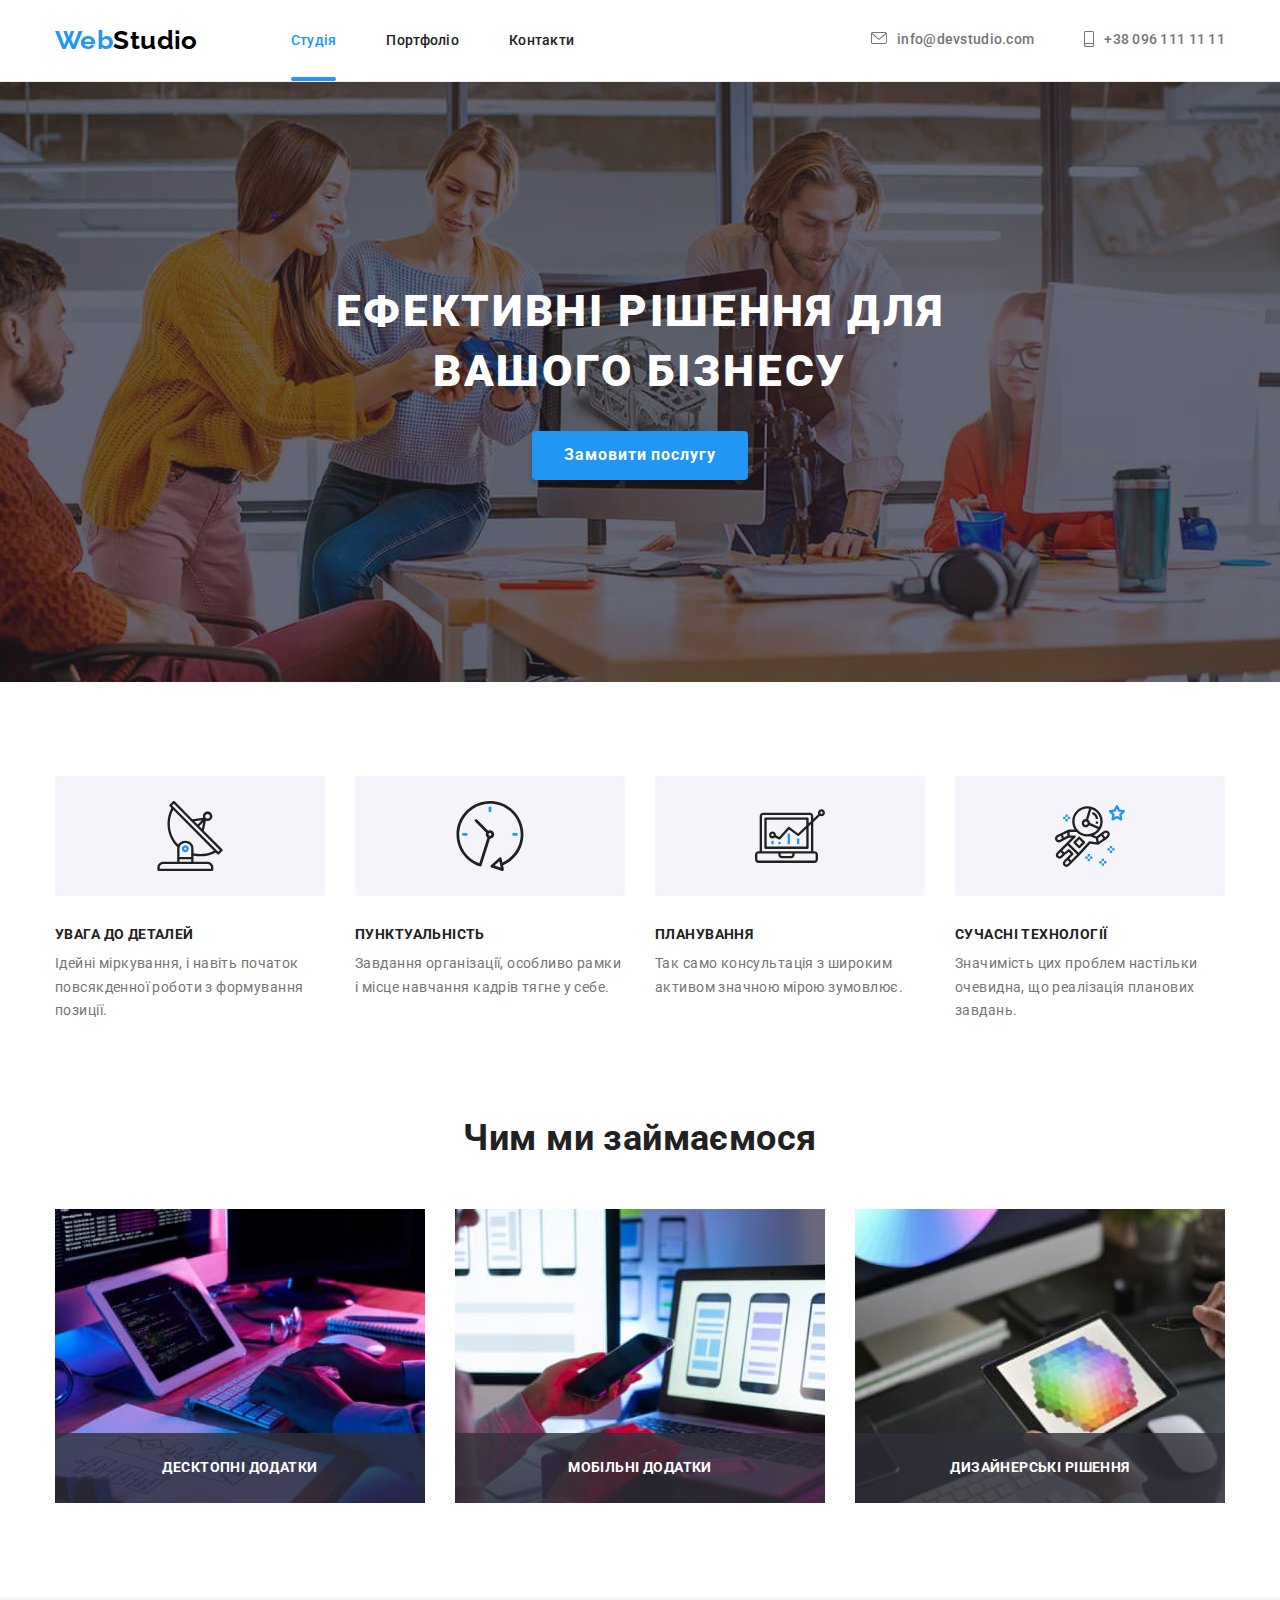
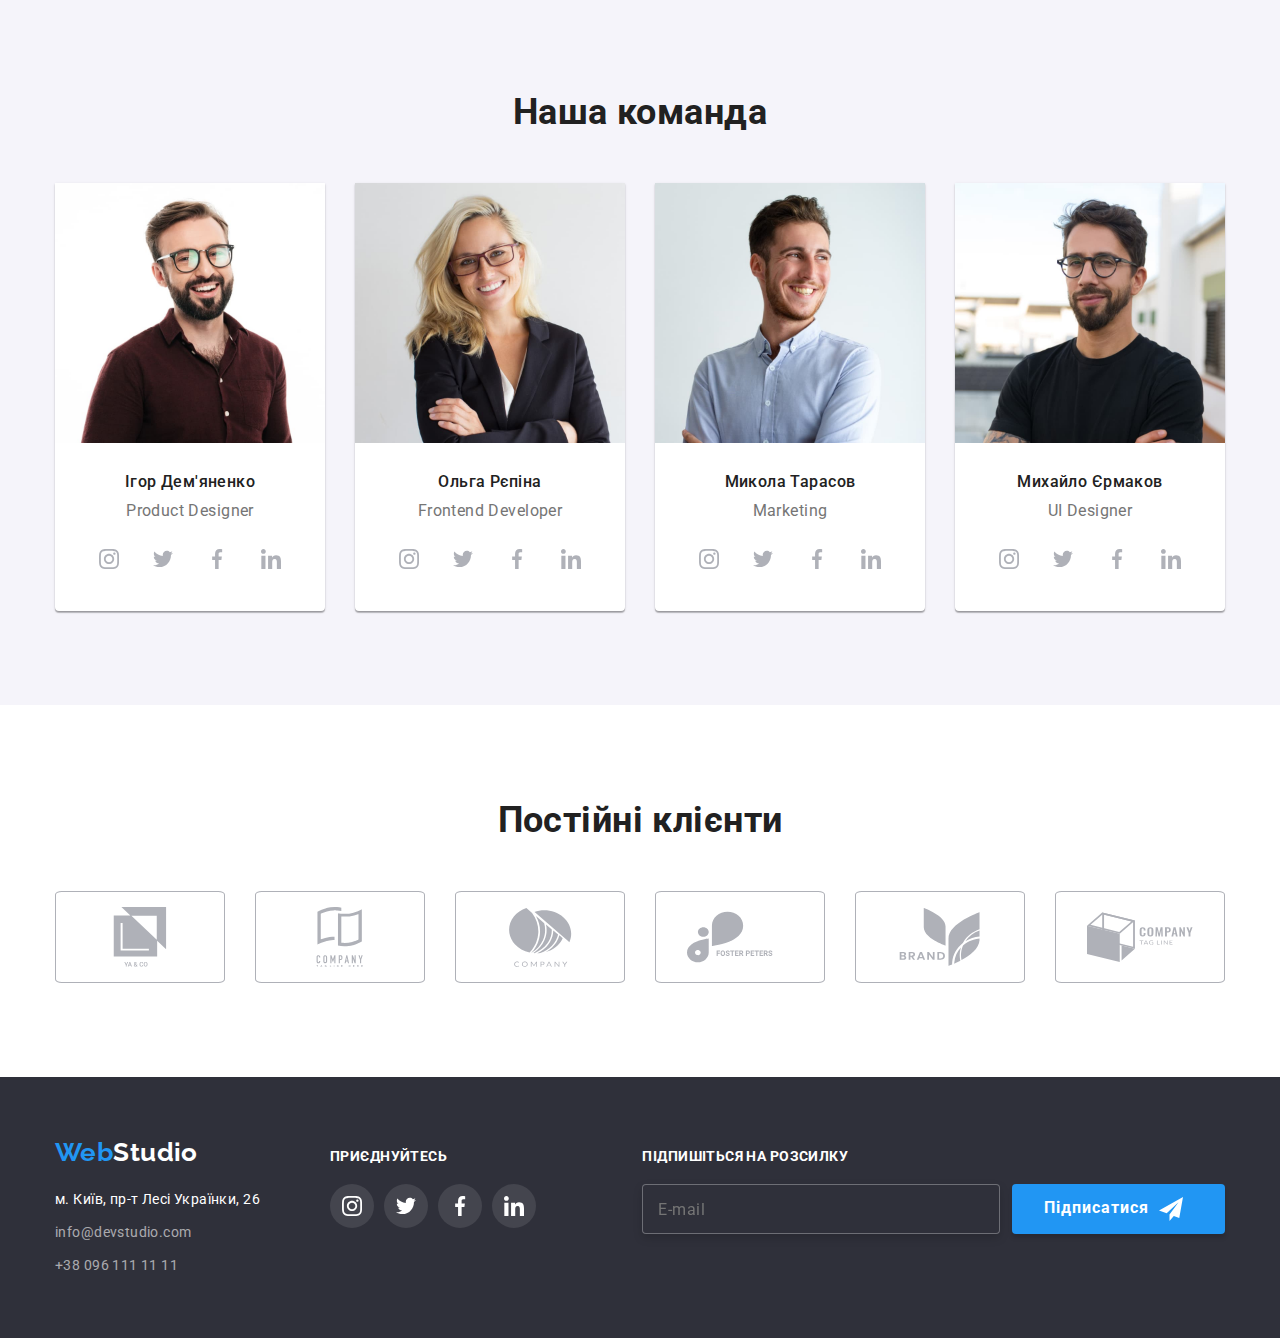
==== index.html @ 3da51615 "Initial commit" ====
<!DOCTYPE html>
<html lang="en">
  <head>
    <meta charset="UTF-8" />
    <meta http-equiv="X-UA-Compatible" content="IE=edge" />
    <meta name="viewport" content="width=device-width, initial-scale=1.0" />
    <title>Document</title>

    <link
      rel="stylesheet"
      href="https://cdnjs.cloudflare.com/ajax/libs/modern-normalize/1.0.0/modern-normalize.min.css"
    />
    <link
      href="https://fonts.googleapis.com/css2?family=Raleway:wght@700&family=Roboto:wght@400;500;700;900&display=swap"
      rel="stylesheet"
    />
    <link rel="stylesheet" href="./css/styles.css" />
  </head>

  <body>
    <!-- шапка сайта -->
    <header class="title main-nav-underline">
      <div class="container main-nav">
        <a href="./index.html" class="logo"><span class="logo-item">Web</span>Studio</a>
        <nav class="site-nav">
          <ul class="site-nav list">
            <li class="item"><a href="./index.html" class="link current">Студія</a></li>
            <li class="item"><a href="./portfolio.html" class="link">Портфоліо</a></li>
            <li class="item"><a href="" class="link">Контакти</a></li>
          </ul>
        </nav>
        <ul class="contact list">
          <li class="contact-item">
            <a href="mailto:info@devstudio.com" class="link">
              <div class="header-icon">
                <svg class="" width="16" height="12">
                  <use href="./images/symbol-defs.svg#icon-letter"></use>
                </svg>
              </div>
              info@devstudio.com</a
            >
          </li>
          <li class="contact-item">
            <a href="tel:+380961111111" class="link">
              <div class="header-icon">
                <svg class="" width="10" height="16">
                  <use href="./images/symbol-defs.svg#icon-smartphone"></use>
                </svg>
              </div>
              +38 096 111 11 11</a
            >
          </li>
        </ul>
      </div>
    </header>
    <main>
      <!-- Герой -->
      <section class="hero">
        <div class="container">
          <h1 class="hero-title">Ефективні рішення для вашого бізнесу</h1>
          <button class="button-order" type="button" data-modal-open>Замовити послугу</button>
        </div>
      </section>
      <!-- Переваги -->
      <section class="section">
        <div class="container">
          <h2 class="visually-hidden">Переваги</h2>
          <ul class="benefits-list list">
            <li class="item">
              <div class="benefits-list-image">
                <svg class="benefits-icon" width="70" height="70">
                  <use href="./images/symbol-defs.svg#icon-antenna"></use>
                </svg>
              </div>
              <h3 class="title">Увага до деталей</h3>
              <p class="text">
                Ідейні міркування, і навіть початок повсякденної роботи з формування позиції.
              </p>
            </li>
            <li class="item">
              <div class="benefits-list-image">
                <svg class="benefits-icon" width="70" height="70">
                  <use href="./images/symbol-defs.svg#icon-clock"></use>
                </svg>
              </div>
              <h3 class="title">Пунктуальність</h3>
              <p class="text">
                Завдання організації, особливо рамки і місце навчання кадрів тягне у себе.
              </p>
            </li>
            <li class="item">
              <div class="benefits-list-image">
                <svg class="benefits-icon" width="70" height="70">
                  <use href="./images/symbol-defs.svg#icon-diagram"></use>
                </svg>
              </div>
              <h3 class="title">Планування</h3>
              <p class="text">Так само консультація з широким активом значною мірою зумовлює.</p>
            </li>
            <li class="item">
              <div class="benefits-list-image">
                <svg class="benefits-icon" width="70" height="70">
                  <use href="./images/symbol-defs.svg#icon-astronaut"></use>
                </svg>
              </div>
              <h3 class="title">Сучасні технології</h3>
              <p class="text">
                Значимість цих проблем настільки очевидна, що реалізація планових завдань.
              </p>
            </li>
          </ul>
        </div>
      </section>
      <!-- Приклади -->
      <section class="section-work-examples">
        <div class="container">
          <h2 class="section-title">Чим ми займаємося</h2>
          <ul class="work-examples-list list">
            <li class="item">
              <div class="work-examples-thumb">
              <img src="./images/img1.jpg" alt="computer" width="370" />
              <p class="work-examples-text">Десктопні додатки</p>
            </div>
          </li>
            <li class="item">
              <div class="work-examples-thumb">
              <img src="./images/img2.jpg" alt="phone and laptop" width="370" />
            <p class="work-examples-text">Мобільні додатки</p>
          </div>
          </li>
            <li class="item">
              <div class="work-examples-thumb">
              <img src="./images/img3.jpg" alt="ipad" width="370" />
            <p class="work-examples-text">Дизайнерські рішення</p>
            </div>
          </li>
          </ul>
        </div>
      </section>
      <!-- Команда -->
      <section class="section-team">
        <div class="container">
          <h2 class="section-title">Наша команда</h2>
          <ul class="team-list list">
            <li class="item">
              <img src="./images/img4.jpg" alt="Ігор Дем'яненко" width="270" />
              <div class="discription">
                <h3 class="title">Ігор Дем'яненко</h3>
                <p class="text">Product Designer</p>
                <ul class="team-list-image list">
                  <li>
                    <a href="" class="social-link">
                      <svg class="social-icon" width="20" height="20">
                        <use href="./images/symbol-defs.svg#icon-instagram"></use>
                      </svg>
                    </a>
                  </li>
                  <li>
                    <a href="" class="social-link">
                      <svg class="social-icon" width="20" height="20">
                        <use href="./images/symbol-defs.svg#icon-twitter"></use>
                      </svg>
                    </a>
                  </li>
                  <li>
                    <a href="" class="social-link">
                      <svg class="social-icon" width="20" height="20">
                        <use href="./images/symbol-defs.svg#icon-facebook"></use>
                      </svg>
                    </a>
                  </li>
                  <li>
                    <a href="" class="social-link">
                      <svg class="social-icon" width="20" height="20">
                        <use href="./images/symbol-defs.svg#icon-linkedin"></use>
                      </svg>
                    </a>
                  </li>
                </ul>
              </div>
            </li>
            <li class="item">
              <img src="./images/img5.jpg" alt="Ольга Рєпіна" width="270" />
              <div class="discription">
                <h3 class="title">Ольга Рєпіна</h3>
                <p class="text">Frontend Developer</p>
                <ul class="team-list-image list">
                  <li>
                    <a href="" class="social-link">
                      <svg class="social-icon" width="20" height="20">
                        <use href="./images/symbol-defs.svg#icon-instagram"></use>
                      </svg>
                    </a>
                  </li>
                  <li>
                    <a href="" class="social-link">
                      <svg class="social-icon" width="20" height="20">
                        <use href="./images/symbol-defs.svg#icon-twitter"></use>
                      </svg>
                    </a>
                  </li>
                  <li>
                    <a href="" class="social-link">
                      <svg class="social-icon" width="20" height="20">
                        <use href="./images/symbol-defs.svg#icon-facebook"></use>
                      </svg>
                    </a>
                  </li>
                  <li>
                    <a href="" class="social-link">
                      <svg class="social-icon" width="20" height="20">
                        <use href="./images/symbol-defs.svg#icon-linkedin"></use>
                      </svg>
                    </a>
                  </li>
                </ul>
              </div>
            </li>
            <li class="item">
              <img src="./images/img6.jpg" alt="Микола Тарасов" width="270" />
              <div class="discription">
                <h3 class="title">Микола Тарасов</h3>
                <p class="text">Marketing</p>
                <ul class="team-list-image list">
                  <li>
                    <a href="" class="social-link">
                      <svg class="social-icon" width="20" height="20">
                        <use href="./images/symbol-defs.svg#icon-instagram"></use>
                      </svg>
                    </a>
                  </li>
                  <li>
                    <a href="" class="social-link">
                      <svg class="social-icon" width="20" height="20">
                        <use href="./images/symbol-defs.svg#icon-twitter"></use>
                      </svg>
                    </a>
                  </li>
                  <li>
                    <a href="" class="social-link">
                      <svg class="social-icon" width="20" height="20">
                        <use href="./images/symbol-defs.svg#icon-facebook"></use>
                      </svg>
                    </a>
                  </li>
                  <li>
                    <a href="" class="social-link">
                      <svg class="social-icon" width="20" height="20">
                        <use href="./images/symbol-defs.svg#icon-linkedin"></use>
                      </svg>
                    </a>
                  </li>
                </ul>
              </div>
            </li>
            <li class="item">
              <img src="./images/img7.jpg" alt="Михайло Єрмаков" width="270" />
              <div class="discription">
                <h3 class="title">Михайло Єрмаков</h3>
                <p class="text">UI Designer</p>
                <ul class="team-list-image list">
                  <li>
                    <a href="" class="social-link">
                      <svg class="social-icon" width="20" height="20">
                        <use href="./images/symbol-defs.svg#icon-instagram"></use>
                      </svg>
                    </a>
                  </li>
                  <li>
                    <a href="" class="social-link">
                      <svg class="social-icon" width="20" height="20">
                        <use href="./images/symbol-defs.svg#icon-twitter"></use>
                      </svg>
                    </a>
                  </li>
                  <li>
                    <a href="" class="social-link">
                      <svg class="social-icon" width="20" height="20">
                        <use href="./images/symbol-defs.svg#icon-facebook"></use>
                      </svg>
                    </a>
                  </li>
                  <li>
                    <a href="" class="social-link">
                      <svg class="social-icon" width="20" height="20">
                        <use href="./images/symbol-defs.svg#icon-linkedin"></use>
                      </svg>
                    </a>
                  </li>
                </ul>
              </div>
            </li>
          </ul>
        </div>
      </section>
    </main>

    <!-- Постійні клієнти -->
    <section class="section-customers">
      <div class="container">
        <h2 class="section-title">Постійні клієнти</h2>

        <ul class="customers-list-image list">
          <li>
            <a href="" class="customer-list-link">
              <svg class="customers-list-icon" width="106" height="60">
                <use href="./images/symbol-defs.svg#icon-yaco"></use>
              </svg>
            </a>
          </li>
          <li>
            <a href="" class="customer-list-link">
              <svg class="customers-list-icon" width="106" height="60">
                <use href="./images/symbol-defs.svg#icon-taglinehere"></use>
              </svg>
            </a>
          </li>
          <li>
            <a href="" class="customer-list-link">
              <svg class="customers-list-icon" width="106" height="60">
                <use href="./images/symbol-defs.svg#icon-company3"></use>
              </svg>
            </a>
          </li>
          <li>
            <a href="" class="customer-list-link">
              <svg class="customers-list-icon" width="106" height="60">
                <use href="./images/symbol-defs.svg#icon-fosterpeters"></use>
              </svg>
            </a>
          </li>
          <li>
            <a href="" class="customer-list-link">
              <svg class="customers-list-icon" width="106" height="60">
                <use href="./images/symbol-defs.svg#icon-brandcompany"></use>
              </svg>
            </a>
          </li>
          <li>
            <a href="" class="customer-list-link">
              <svg class="customers-list-icon" width="106" height="60">
                <use href="./images/symbol-defs.svg#icon-tagline"></use>
              </svg>
            </a>
          </li>
        </ul>
        <!-- </div> -->
      </div>
    </section>

    <!-- Футер -->
    <footer class="footer-section">
      <div class="container footer-block">
        <div class="address-part">
          <a href="./index.html" class="logo-footer"><span class="logo-item">Web</span>Studio</a>
          <address>
            <ul class="address-list list">
              <li class="item">
                <a
                  href="https://goo.gl/maps/SEr6jrQFKnc2ZC7P6"
                  target="_blank"
                  rel="noreferrer noopener nofollow"
                  class="route"
                  >м. Київ, пр-т Лесі Українки, 26</a
                >
              </li>
              <li class="item">
                <a href="mailto:info@devstudio.com" class="link">info@devstudio.com</a>
              </li>
              <li class="item"><a href="tel:+380961111111" class="link">+38 096 111 11 11</a></li>
            </ul>
          </address>
        </div>

        <div class="join-part">
          <p class="footer-join-title">приєднуйтесь</h2>
          <ul class="footer-social-list list">
            <li class="item">
              <a href class="footer-social-link">
                <svg class="footer-social-icon" width="20" height="20">
                  <use href="./images/symbol-defs.svg#icon-instagram"></use>
                </svg>
              </a>
            </li>
            <li class="item">
              <a href class="footer-social-link">
                <svg class="footer-social-icon" width="20" height="20">
                  <use href="./images/symbol-defs.svg#icon-twitter"></use>
                </svg>
              </a>
            </li>
            <li class="item">
              <a href class="footer-social-link">
                <svg class="footer-social-icon" width="20" height="20">
                  <use href="./images/symbol-defs.svg#icon-facebook"></use>
                </svg>
              </a>
            </li>
            <li class="item">
              <a href class="footer-social-link">
                <svg class="footer-social-icon" width="20" height="20">
                  <use href="./images/symbol-defs.svg#icon-linkedin"></use>
                </svg>
              </a>
            </li>
          </ul>
        </div>
        <div class="subscription-part">
          <p class="subscription-title">Підпишіться на розсилку</p>
          
          <form class="subscription-field">
          <label for="user_mail">
          <input class="subscription-input" type="email" name="user_mail" 
          placeholder="E-mail" required/>
        </label>
          <button type="submit" class="subscription-btn">
          Підписатися
          <svg class="sub-send-icon" width="24" height="24">
          <use href="./images/symbol-defs.svg#icon-send"></use>
        </svg>
          </button>
      </form>
    </div>
      </div>
    </footer>

    <div class="backdrop is-hidden" data-modal>
      <div class="modal">
        <button class="modal-button" data-modal-close>
                <svg class="modal-close-icon" 
                width="11" 
                height="11"  
                viewBox="0 0 11 11"
            fill="none"
                xmlns="http://www.w3.org/2000/svg">
                <path d="M11 1.108 9.892 0 5.5 4.392 1.108 0 0 1.108 4.392 5.5 0 9.892 1.108 11 5.5 6.608 9.892 11 11 9.892 6.608 5.5 11 1.108Z"/>
              </svg>
              </button>

      <form class="form modal-form">
        <p class="modal-title">Залиште свої дані, ми вам передзвонимо</p>
          <label class="form-field">
           <span class="form-label">Ім'я</span> 
        <input 
          class="form-input"
          type="text" 
          name="name" 
          /> 
          <svg class="icon-field" width="12" height="12">
                  <use href="./images/symbol-defs.svg#icon-user_name"></use>
                </svg>
           </label>

          <label class="form-field">
           <span class="form-label">Телефон</span> 
        <input 
          class="form-input"
          type="tel" 
          name="tel" 
         
           />
          <svg class="icon-field" width="13" height="13">
                  <use href="./images/symbol-defs.svg#icon-user_phone"></use>
                </svg>
          </label>
          <label class="form-field">
            <span class="form-label">Пошта</span> 
        <input 
          class="form-input"
          type="email" 
          name="email" 
         
           />
          <svg class="icon-field" width="15" height="12">
                  <use href="./images/symbol-defs.svg#icon-user_mail"></use>
                </svg>
        </label>
          <label class="form-field field-comment">
            <span class="form-label">Коментар</span>
        <textarea 
          class="comment"
          name="comment"  
           
          placeholder="Введіть текст" 
        ></textarea>
        </label>

         <label class="form-checkbox">
              <input 
            class="checkbox"
            type="checkbox" 
            name="policy"
            value=""  
            />
            <span class="checkbox-icon"></span>
            <span> Погоджуюся з розсилкою та приймаю 
            
            <span><a href="./index.html" class="policy-link">Умови договору</a> 
          </span>
        </span>
         
         </label>
        <!-- <div class="form-field"> -->
          <button class="field-button-sent" type="submit">Відправити</button>
        <!-- </div> -->

      </form>
      </div>
    </div>
 <script src="./js/modal.js"></script>
  </body>
</html>
---- css/styles.css ----
/* 

цвет основного текста: #212121
вторичный цвет текста: #757575
белый: #FFFFFF;
размытый белый: rgba(255, 255, 255, 0.6);
акцент: #2196F3
цвет фона вторичный (светло-серый): #F5F4FA
цвет фона вторичный (темно-серый): #2F303A
*/

:root {
  --primary-text-color: #212121;
  --secondary-text-color: #757575;
  --white-color: #ffffff;
  --secondary-bg-color: #f5f5f5;
  --white-blurred: rgba(255, 255, 255, 0.6);
  --accent-color: #2196f3;
  --secondary-background-light: #f5f4fa;
  --secondary-background-dark: #2f303a;
  --studio-top-color: #000000;
  --hero-button-hover: #188ce8;
  --box-shadow: rgba(0, 0, 0, 0.15);
  --border-cards: #eeeeee;
  --border-main-nav: #ececec;
  --icon-color: #afb1b8;
  --cubic: cubic-bezier(0.4, 0, 0.2, 1);
  --transition-time: 250ms;
}

*,
*::before,
*::after {
  box-sizing: border-box;
}

h1,
h2,
h3,
h4,
h5,
h6,
p {
  margin-top: 0;
  margin-bottom: 0;
}

img {
  display: block;
  max-width: 100%;
  height: auto;
}

.list {
  padding: 0;
  margin: 0;
  list-style: none;
}
body {
  background-color: var(--white-color);
  color: var(--primary-text-color);
  font-family: 'Roboto', sans-serif;
  font-size: 14px;
  letter-spacing: 0.03em;
}

.container {
  margin-left: auto;
  margin-right: auto;
  width: 1200px;
  padding-left: 15px;
  padding-right: 15px;
}

.visually-hidden {
  position: absolute;
  width: 1px;
  height: 1px;
  margin: -1px;
  border: 0;
  padding: 0;

  white-space: nowrap;
  clip-path: inset(100%);
  clip: rect(0 0 0 0);
  overflow: hidden;
}

/* main */

.main-nav {
  display: flex;
  align-items: center;
}

.main-nav-underline {
  border-bottom: 1px solid var(--border-main-nav);
}

/* logo */

.logo {
  margin-right: 93px;

  color: var(--studio-top-color);
  font-family: 'Raleway', sans-serif;
  font-weight: 700;
  font-size: 26px;
  line-height: 1.2;
  text-decoration: none;
}

.logo-footer {
  color: var(--studio-top-color);
  font-family: 'Raleway', sans-serif;
  font-weight: 700;
  font-size: 26px;
  line-height: 1.2;
  text-decoration: none;
}

.logo .logo-item {
  color: var(--accent-color);
}

.logo-footer .logo-item {
  color: var(--accent-color);
}

.footer-section .logo {
  color: var(--white-color);
}

.footer-section .logo-footer {
  color: var(--white-color);
}

/* nav */
.site-nav {
  display: flex;
}

.site-nav .item:not(:last-child) {
  margin-right: 50px;
}

.site-nav .link {
  display: block;
  padding-top: 32px;
  padding-bottom: 32px;

  color: var(--primary-text-color);
  font-weight: 500;
  line-height: 1.2;
  letter-spacing: 0.02em;
  text-decoration: none;

  transition-property: color;
  transition-duration: var(--transition-time);
  transition-timing-function: var(--cubic);
}

/* contact */

.contact {
  display: flex;
  margin-left: auto;
}

.contact-item:not(:last-child) {
  margin-right: 50px;
}

.header-icon {
  margin-right: 10px;
  fill: currentColor;
}

.contact .link {
  display: flex;
  color: var(--secondary-text-color);
  font-weight: 500;
  line-height: 1.2;
  letter-spacing: 0.02em;
  text-decoration: none;

  transition-property: color;
  transition-duration: var(--transition-time);
  transition-timing-function: var(--cubic);
}

.site-nav .link:hover,
.site-nav .link:focus,
.contact .link:hover,
.contact .link:focus,
.site-nav .current,
.address-list .route:hover,
.address-list .route:focus,
.address-list .link:hover,
.address-list .link:focus {
  color: var(--accent-color);
}

.header-icon:hover,
.header-icon:focus {
  color: var(--accent-color);
}

.current {
  position: relative;
}
.current::after {
  position: absolute;
  left: 0;
  bottom: 0;
  display: block;
  content: '';

  width: 100%;
  height: 4px;
  border-radius: 2px;
  background-color: var(--accent-color);
}

/* hero */

.hero {
  background-color: var(--secondary-background-dark);
  text-align: center;
  padding: 200px 0px;

  height: 600px;
  max-width: 1600px;
  margin-left: auto;
  margin-right: auto;
  background-image: linear-gradient(to right, rgba(47, 48, 58, 0.4), rgba(47, 48, 58, 0.4)),
    url(../images/background-hero.jpg);
  background-size: cover;
  background-repeat: no-repeat;
  background-position: center;
}

.hero-title {
  width: 696px;
  margin-bottom: 30px;
  margin-left: auto;
  margin-right: auto;
  text-align: center;

  color: var(--white-color);
  font-weight: 900;
  font-size: 44px;
  line-height: 1.36;

  letter-spacing: 0.06em;
  text-transform: uppercase;
}

/* section */
.section {
  padding-top: 94px;
  padding-bottom: 94px;
}

.section-title {
  margin-top: 0;
  margin-bottom: 50px;
  color: var(--primary-text-color);
  font-weight: 700;
  font-size: 36px;
  line-height: 1.17;
  text-align: center;
}

.benefits-list .item {
  width: calc((100% - 90px) / 4);
  margin-right: 30px;
}

.benefits-list .item:nth-child(4n) {
  margin-right: 0;
}

.benefits-list .title {
  margin-top: 0;
  margin-bottom: 10px;
  font-weight: 700;
  line-height: 1.15;
  font-size: 14px;
  text-transform: uppercase;
}

.benefits-list .text {
  color: var(--secondary-text-color);
  line-height: 1.7;
}

.benefits-list,
.work-examples-list,
.team-list {
  display: flex;
}

.benefits-list-image {
  display: flex;
  align-items: center;
  justify-content: center;
  margin-bottom: 30px;
  width: 270px;
  height: 120px;
  border-radius: 4px;
  background-color: rgba(245, 244, 250, 1);
}

.benefits-icon {
  align-items: center;
  height: 70px;
  width: 70px;
}

/* work examples */

.section-work-examples {
  padding-bottom: 94px;
}

.work-examples-list .item {
  width: calc((100% - 60px) / 3);
  margin-right: 30px;
}
.work-examples-list .item:last-child {
  margin-right: 0;
}

.work-examples-thumb {
  position: relative;
}

.work-examples-text {
  position: absolute;
  height: 70px;
  width: 100%;
  bottom: 0;
  display: flex;
  align-items: center;
  justify-content: center;

  background-color: rgba(47, 48, 58, 0.8);
  font-weight: 700;
  line-height: 1.14;
  text-transform: uppercase;
  color: var(--white-color);
}

/* team */

.section-team {
  background-color: var(--secondary-background-light);
  padding-top: 94px;
  padding-bottom: 94px;
}

.section-team .item {
  width: calc((100% - 90px) / 4);
  margin-right: 30px;
  text-align: center;

  background-color: var(--white-color);
  box-shadow: 0px 1px 1px 0px rgba(0, 0, 0, 0.14), 0px 2px 1px 0px rgba(0, 0, 0, 0.2),
    0px 1px 3px 0px rgba(0, 0, 0, 0.12);
  border-radius: 0px 0px 4px 4px;
}

.team-list .title {
  margin-bottom: 10px;
  text-align: center;

  font-weight: 500;
  font-size: 16px;
  line-height: 1.17;
}
.team-list .item:nth-child(4n) {
  margin-right: 0;
}

.team-list .text {
  color: var(--secondary-text-color);
  font-size: 16px;
  line-height: 1.17;
}

.discription {
  padding-top: 30px;
  padding-bottom: 30px;
}

.team-list-image {
  display: flex;
  justify-content: center;
  margin-top: 16px;
  gap: 10px;
}
.social-link {
  display: flex;
  align-items: center;
  justify-content: center;
  background: var(--white-color);
  color: var(--icon-color);
  border-radius: 50%;
  width: 44px;
  height: 44px;

  transition-property: color, background;
  transition-duration: var(--transition-time);
  transition-timing-function: var(--cubic);
}

.social-icon {
  fill: currentColor;
}
.social-link:hover,
.social-link:focus {
  background: var(--accent-color);
  color: var(--white-color);
}

.team-list-icon {
  width: calc((100% - 88px) / 4);
  margin-right: 22px;
}

.team-list-icon:nth-child(4n) {
  margin-right: 0;
}

/* customers */

.section-customers {
  padding-top: 94px;
  padding-bottom: 94px;
}

.customers-list-image {
  display: flex;
  justify-content: center;
  align-items: center;
  gap: 30px;
}

.customer-list-link {
  display: flex;
  align-items: center;
  justify-content: center;
  width: 170px;
  height: 92px;

  color: var(--icon-color);
  border: 1px solid #afb1b8;
  border-radius: 4%;

  transition-property: color, border;
  transition-duration: var(--transition-time);
  transition-timing-function: var(--cubic);
}

.customers-list-icon {
  fill: currentColor;
}

.customer-list-link:hover,
.customer-list-link:focus {
  color: var(--accent-color);
  border-color: var(--accent-color);
}

/* portfolio gallery  */

.gallery-buttom-list {
  display: flex;
  justify-content: center;
}

.gallery-buttom-list .item {
  margin-right: 8px;
}

.gallery-buttom-list .item:nth-child(5n) {
  margin-right: 0;
}

.gallery-list {
  display: flex;
  flex-wrap: wrap;
  margin-top: 50px;
}

.gallery-list .item {
  width: calc((100% - 60px) / 3);
  margin-right: 30px;
  margin-bottom: 30px;
}

.gallery-list .item:nth-child(3n) {
  margin-right: 0;
}

.gallery-list .item:nth-last-child(-n + 3) {
  margin-bottom: 0;
}

.gallery-list .discription {
  padding-top: 20px;
  padding-bottom: 20px;
  padding-left: 24px;
  padding-right: 24px;
  color: var(--primary-text-color);
  border: 1px solid var(--border-cards);
}

.gallery-list .title {
  margin-bottom: 4px;

  font-weight: 700;
  font-size: 18px;
  line-height: 2;
  letter-spacing: 0.06em;
}

.gallery-list .text {
  color: var(--secondary-text-color);
  font-size: 16px;
  line-height: 1.88;
}

.gallery-list-link {
  position: relative;
  display: block;
  text-decoration: none;
  transition-property: box-shadow;
  transition-duration: var(--transition-time);
  transition-timing-function: var(--cubic);
}

.gallery-list-thumb {
  position: relative;
  overflow: hidden;
}

.gallery-list-link:hover .gallery-overlay {
  transform: translateY(0);
  opacity: 1;
}
.gallery-list-link:focus .gallery-overlay {
  transform: translateY(0);
  opacity: 1;
}

.gallery-overlay {
  position: absolute;
  display: flex;
  bottom: 0;
  left: 0;
  padding: 63px 24px;
  align-items: center;
  justify-content: center;
  width: 100%;
  height: 100%;
  background-color: rgba(33, 150, 243, 0.9);

  opacity: 0;
  transform: translateY(100%);
  transition-property: transform, opacity;
  transition-duration: var(--transition-time);
  transition-timing-function: var(--cubic);
}

.gallery-overlay-text {
  font-size: 18px;
  line-height: 1.56;
  letter-spacing: 0.03em;
  color: var(--white-color);
}

.gallery-list-link:hover,
.gallery-list-link:focus {
  box-shadow: 1px 4px 6px 0px rgba(0, 0, 0, 0.16), 0px 4px 4px 0px rgba(0, 0, 0, 0.06),
    0px 1px 1px 0px rgba(0, 0, 0, 0.12);
}

.gallery-list-link:hover .gallery-overlay {
  transform: translateY(0);
}

/* footer */

.footer-section {
  background-color: var(--secondary-background-dark);
  padding-top: 60px;
  padding-bottom: 60px;
}

.address-part .item:not(:last-child) {
  margin-bottom: 9px;
}

.address-list {
  margin-top: 20px;
}

.address-list .route {
  color: var(--white-color);
  font-style: normal;
  font-weight: 400;
  font-size: 14px;
  line-height: 1.71;
  text-decoration: none;

  transition-property: color;
  transition-duration: var(--transition-time);
  transition-timing-function: var(--cubic);
}

.address-list .link {
  color: var(--white-blurred);
  font-style: normal;
  font-weight: 400;
  font-size: 14px;
  line-height: 1.71;
  text-decoration: none;
  transition-property: color;
  transition-duration: var(--transition-time);
  transition-timing-function: var(--cubic);
}

.footer-block {
  display: flex;
  align-items: baseline;
}

.join-part {
  display: block;
  margin-left: 70px;
}

.footer-join-title {
  font-weight: 700;
  font-size: 14px;
  line-height: 1.17;
  letter-spacing: 0.03em;
  text-transform: uppercase;

  color: var(--white-color);
}

.footer-social-list {
  display: flex;
  justify-content: center;
  margin-top: 20px;
}
.footer-social-list .item {
  margin-right: 10px;
}
.footer-social-list .item:last-child {
  margin-right: 0;
}

.footer-social-link {
  display: flex;
  align-items: center;
  justify-content: center;
  width: 44px;
  height: 44px;

  background: rgba(255, 255, 255, 0.1);
  color: var(--white-color);
  border-radius: 50%;

  transition-property: background;
  transition-duration: var(--transition-time);
  transition-timing-function: var(--cubic);
}

.footer-social-icon {
  fill: currentColor;
}
.footer-social-link:hover,
.footer-social-link:focus {
  background: var(--accent-color);
}

.subscription-part {
  margin-left: auto;
}

.subscription-field {
  display: flex;
  margin-top: 20px;
}

.subscription-title {
  font-weight: 700;
  font-size: 14px;
  line-height: 1.17;
  letter-spacing: 0.03em;
  text-transform: uppercase;

  color: var(--white-color);
}

.subscription-input {
  /* display: flex; */
  padding: 16px 15px;
  width: 358px;
  height: 50px;
  outline: none;
  border: 1px solid rgba(255, 255, 255, 0.3);
  filter: drop-shadow(0px 4px 4px rgba(0, 0, 0, 0.15));
  border-radius: 4px;

  font-size: 16px;
  line-height: 1.25;
  align-items: center;
  letter-spacing: 0.03em;

  background-color: var(--secondary-background-dark);
  color: var(--white-blurred);
}

.subscription-btn {
  padding: 10px 32px;
  margin-left: 12px;
  display: flex;
  text-align: center;
  letter-spacing: 0.06em;
  cursor: pointer;
  border: none;

  color: var(--white-color);
  background-color: var(--accent-color);
  font-family: inherit;
  box-shadow: 0px 4px 4px var(--box-shadow);
  border-radius: 4px;
  font-weight: 700;
  font-size: 16px;
  line-height: 1.8;

  transition-property: background;
  transition-duration: var(--transition-time);
  transition-timing-function: var(--cubic);
}

.sub-send-icon {
  display: block;
  width: 24px;
  height: 24px;
  margin: auto 10px;
  fill: var(--white-color);
}

/* button */

.button-order {
  padding: 10px 32px;
  margin: 0 auto;
  display: block;
  text-align: center;
  letter-spacing: 0.06em;
  cursor: pointer;
  border: none;

  color: var(--white-color);
  background-color: var(--accent-color);
  font-family: inherit;
  box-shadow: 0px 4px 4px var(--box-shadow);
  border-radius: 4px;
  font-weight: 700;
  font-size: 16px;
  line-height: 1.8;

  transition-property: color, background, box-shadow;
  transition-duration: var(--transition-time);
  transition-timing-function: var(--cubic);
}

.secondary-button {
  padding: 6px 22px;
  font-family: inherit;
  font-weight: 500;
  font-size: 16px;
  line-height: 1.62;
  letter-spacing: 0.03em;
  text-align: center;
  cursor: pointer;

  color: var(--primary-text-color);
  background-color: var(--secondary-background-light);
  border-radius: 4px;
  border: inherit;

  transition-property: color, background, box-shadow;
  transition-duration: var(--transition-time);
  transition-timing-function: var(--cubic);
}

.button-order:hover,
.button-order:focus,
.field-button-sent:hover,
.field-button-sent:focus,
.subscription-btn:hover,
.subscription-btn:focus {
  background-color: var(--hero-button-hover);
}

.secondary-button:hover,
.secondary-button:focus {
  color: var(--white-color);
  background-color: var(--accent-color);
  box-shadow: 0px 2px 2px 0px rgba(0, 0, 0, 0.12), 0px 1px 2px 0px rgba(0, 0, 0, 0.08),
    0px 3px 1px 0px rgba(0, 0, 0, 0.1);
}

/* modal */

.backdrop {
  position: fixed;
  top: 0;
  left: 0;
  width: 100%;
  height: 100%;
  background-color: rgba(0, 0, 0, 0.2);
  visibility: visible;
  transition-duration: var(--transition-time);
  transition-timing-function: var(--cubic);
}
.backdrop.is-hidden {
  opacity: 0;
  pointer-events: none;
  transition-duration: var(--transition-time);
  transition-timing-function: var(--cubic);
}

.modal {
  position: absolute;
  min-width: 528px;
  min-height: 581px;
  top: 50%;
  left: 50%;
  transform: translate(-50%, -50%) scale(1);
  transition-duration: var(--transition-time);
  transition-timing-function: var(--cubic);
  background-color: var(--white-color);
}

.modal-button {
  position: absolute;

  display: flex;
  align-items: center;
  justify-content: center;

  width: 30px;
  height: 30px;
  right: 8px;
  top: 8px;
  cursor: pointer;

  background: var(--white-color);
  border: 1px solid rgba(0, 0, 0, 0.1);
  border-radius: 50px;
  transition-property: color, background, box-shadow, border;
  transition-duration: var(--transition-time);
  transition-timing-function: var(--cubic);
}

.modal-close-icon {
  fill: currentColor;
}

.modal-button:hover {
  color: var(--accent-color);
}
.modal-button:hover {
  border-color: var(--accent-color);
}

.modal-title {
  font-weight: 700;
  font-size: 20px;
  line-height: 1.17;
  letter-spacing: 0.03em;
  text-align: center;
}

textarea {
  resize: none;
}

.form {
  padding: 40px;
}

.modal-title {
  margin-bottom: 12px;
}

.form-field {
  position: relative;
  display: flex;
  flex-direction: column;
  margin-bottom: 10px;

  font-weight: 400;
  font-size: 12px;
  line-height: 1.16;
  letter-spacing: 0.01em;
}

.field-comment {
  margin-bottom: 20px;
}

.form-label {
  color: rgba(117, 117, 117, 1);
}
.form-input {
  height: 40px;
  margin-top: 4px;
  padding-top: 12px;
  padding-bottom: 12px;
  padding-left: 42px;
  cursor: pointer;
  outline: none;

  border: 1px solid rgba(33, 33, 33, 0.2);
  border-radius: 4px;

  transition-property: border-color;
  transition-duration: var(--transition-time);
  transition-timing-function: var(--cubic);
}

.form-field:hover > .form-input,
.form-field:focus > .form-input {
  border-color: var(--accent-color);
}

.comment {
  margin-top: 4px;
  padding: 12px;
  width: 100%;
  height: 120px;
  outline: none;

  font-size: 12px;
  line-height: 1.17;
  letter-spacing: 0.01em;
  cursor: pointer;
  border: 1px solid rgba(33, 33, 33, 0.2);
  border-radius: 4px;

  transition: border var(--transition-time) var(--cubic);
}

.comment:hover,
.comment:focus {
  border: 1px solid var(--accent-color);
}

.form-checkbox {
  display: flex;
  align-items: center;
  justify-content: center;
  color: rgba(117, 117, 117, 1);
}

.checkbox {
  position: absolute;
  width: 1px;
  height: 1px;
  margin: -1px;
  border: 0;
  padding: 0;
  /* white-space: nowrap;
  clip-path: inset(100%); */
  clip: rect(0 0 0 0);
  overflow: hidden;
}

.checkbox-icon {
  display: inline-block;
  width: 15px;
  height: 15px;
  margin-right: 8.38px;

  outline: 2px solid black;
  border-radius: 4px;
}

.checkbox:checked + .checkbox-icon {
  outline: 2px solid var(--accent-color);
  background-color: var(--accent-color);
  background-image: url(../images/icon_check.svg);
  background-size: contain;
  background-origin: border-box;
}

.field-button-sent {
  display: block;
  align-items: center;
  letter-spacing: 0.06em;
  margin: 0 auto;
  margin-top: 30px;
  padding: 10px 52px;
  cursor: pointer;

  color: var(--white-color);
  background-color: var(--accent-color);
  box-shadow: 0px 4px 4px rgba(0, 0, 0, 0.15);
  border-radius: 4px;
  border: inherit;
  font-weight: 700;
  font-size: 16px;
  line-height: 1.8;

  transition-property: color, background-color, box-shadow;
  transition-duration: var(--transition-time);
  transition-timing-function: var(--cubic);
}

.icon-field {
  position: absolute;
  top: 55%;
  left: 15px;

  display: inline-block;
  fill: currentColor;

  transition-property: fill;
  transition-duration: var(--transition-time);
  transition-timing-function: var(--cubic);
}

.form-field:hover > .icon-field,
.form-field:focus-within > .icon-field {
  fill: var(--accent-color);
}

.policy-link {
  color: var(--accent-color);
}
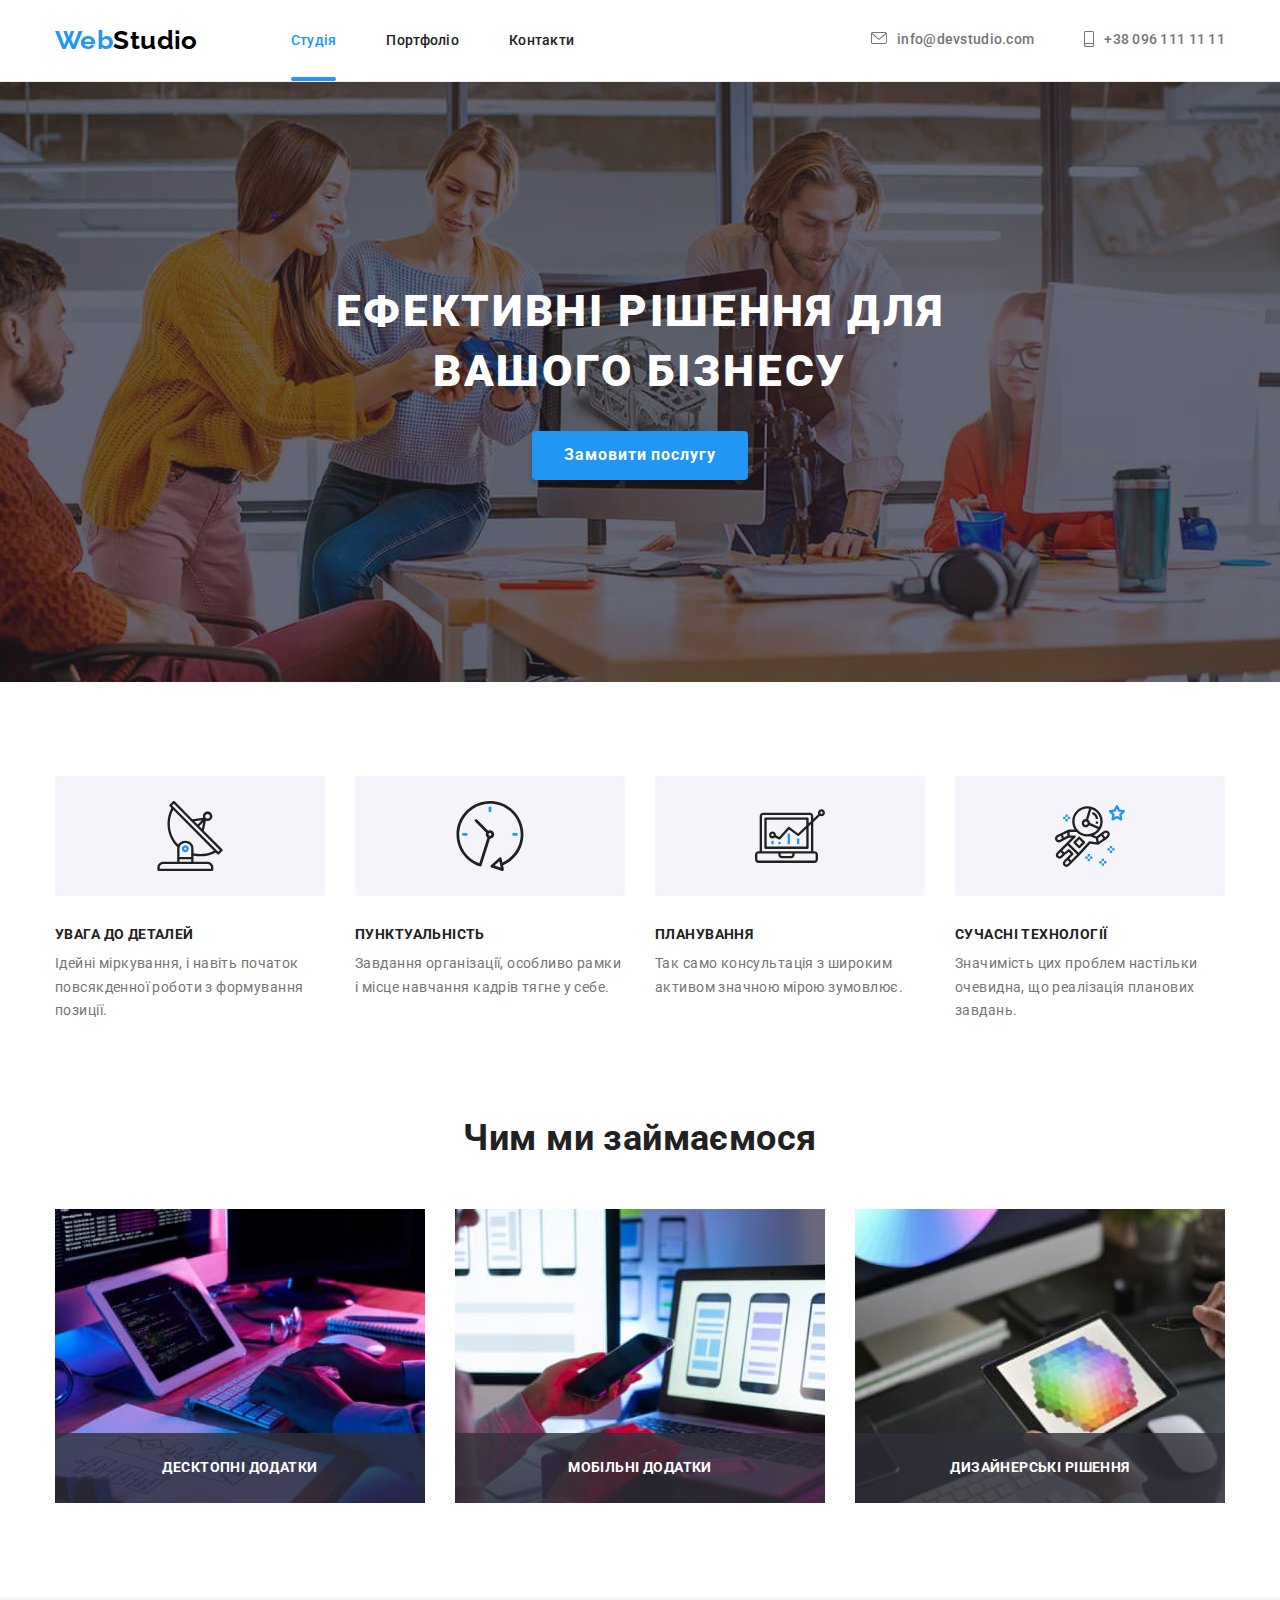
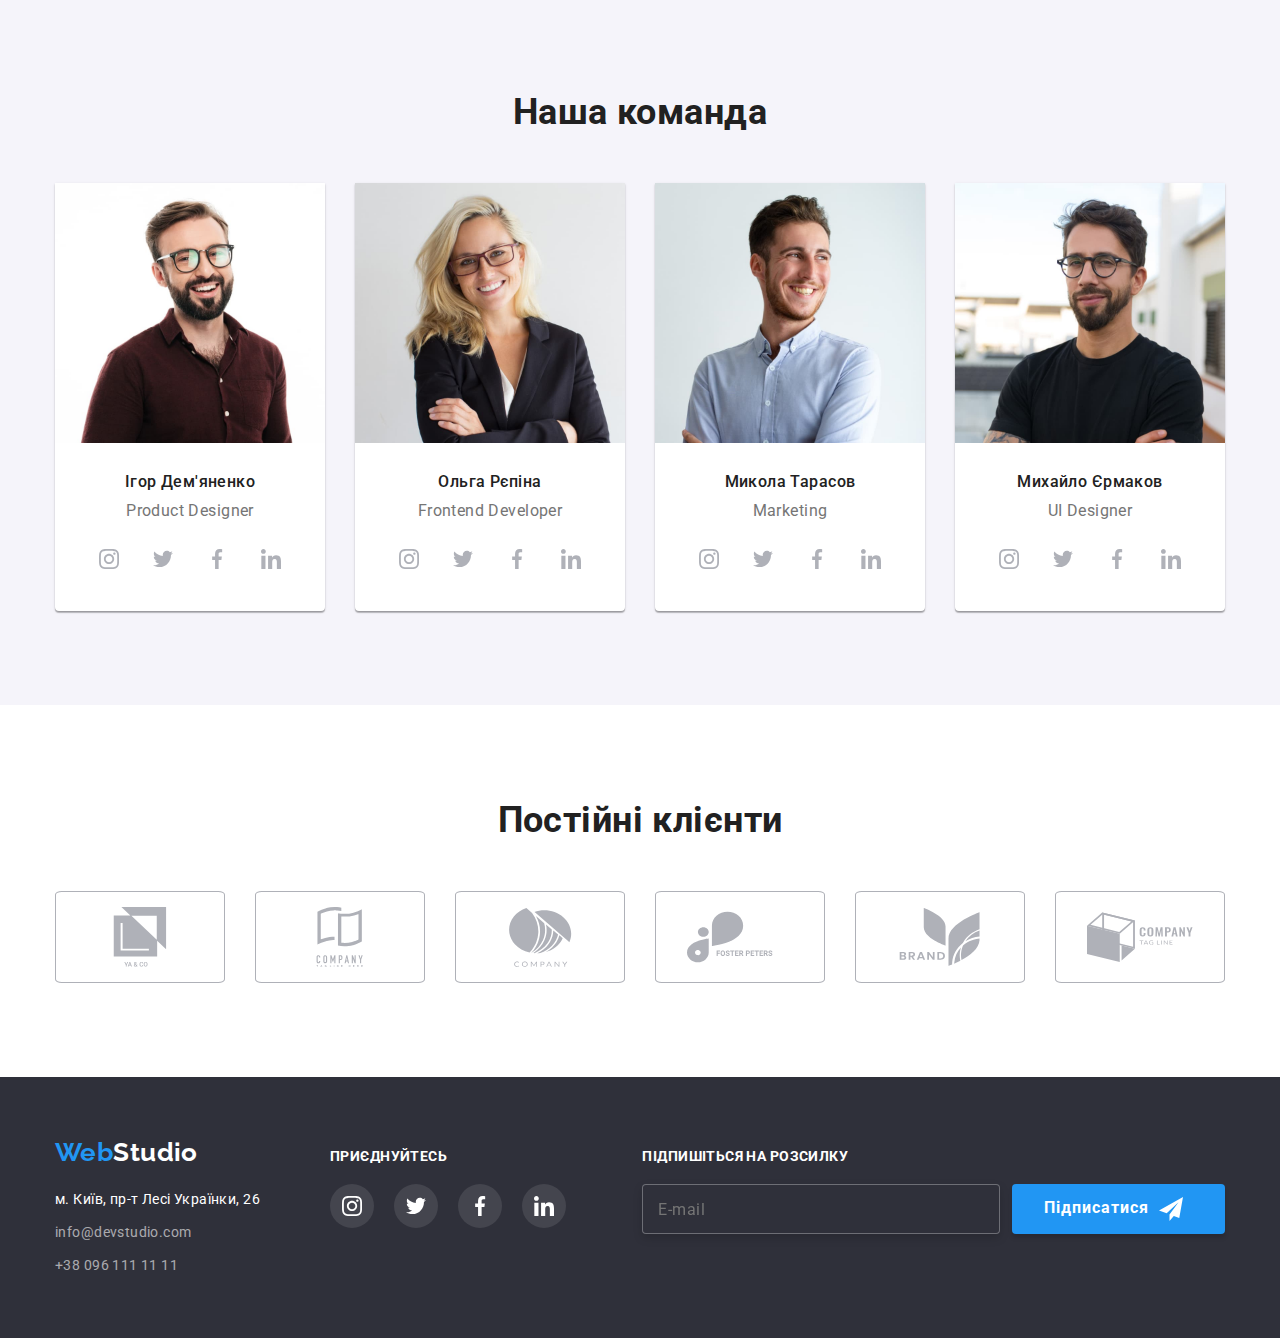
==== commit 547add4c: "установила sass, разложила секции по папкам" ====
--- a/index.html
+++ b/index.html
@@ -15,6 +15,7 @@
       rel="stylesheet"
     />
     <link rel="stylesheet" href="./css/styles.css" />
+    <link rel="stylesheet" href="./css/main.min.css" />
   </head>
 
   <body>
--- a/css/main.min.css
+++ b/css/main.min.css
@@ -0,0 +1 @@
+:root{--primary-text-color: #212121;--secondary-text-color: #757575;--white-color: #ffffff;--secondary-bg-color: #f5f5f5;--white-blurred: rgba(255, 255, 255, 0.6);--accent-color: #2196f3;--secondary-background-light: #f5f4fa;--secondary-background-dark: #2f303a;--studio-top-color: #000000;--hero-button-hover: #188ce8;--box-shadow: rgba(0, 0, 0, 0.15);--border-cards: #eeeeee;--border-main-nav: #ececec;--icon-color: #afb1b8;--cubic: cubic-bezier(0.4, 0, 0.2, 1);--transition-time: 250ms}*,*::before,*::after{box-sizing:border-box}h1,h2,h3,h4,h5,h6,p{margin-top:0;margin-bottom:0}img{display:block;max-width:100%;height:auto}.list{padding:0;margin:0;list-style:none}body{background-color:var(--white-color);color:var(--primary-text-color);font-family:"Roboto",sans-serif;font-size:14px;letter-spacing:.03em}.visually-hidden{position:absolute;width:1px;height:1px;margin:-1px;border:0;padding:0;white-space:nowrap;-webkit-clip-path:inset(100%);clip-path:inset(100%);clip:rect(0 0 0 0);overflow:hidden}.container{margin-left:auto;margin-right:auto;width:1200px;padding-left:15px;padding-right:15px}.button-order{padding:10px 32px;margin:0 auto;display:block;text-align:center;letter-spacing:.06em;cursor:pointer;color:var(--white-color);background-color:var(--accent-color);box-shadow:0px 4px 4px var(--box-shadow);border:none;border-radius:4px;font-family:inherit;font-weight:700;font-size:16px;line-height:1.8;transition-property:color,background,box-shadow;transition-duration:var(--transition-time);transition-timing-function:var(--cubic)}.secondary-button{padding:6px 22px;font-family:inherit;font-weight:500;font-size:16px;line-height:1.62;letter-spacing:.03em;text-align:center;cursor:pointer;color:var(--primary-text-color);background-color:var(--secondary-background-light);border-radius:4px;border:inherit;transition-property:color,background,box-shadow;transition-duration:var(--transition-time);transition-timing-function:var(--cubic)}.button-order:hover,.button-order:focus,.field-button-sent:hover,.field-button-sent:focus,.subscription-btn:hover,.subscription-btn:focus{background-color:var(--hero-button-hover)}.secondary-button:hover,.secondary-button:focus{color:var(--white-color);background-color:var(--accent-color);box-shadow:0px 2px 2px 0px rgba(0,0,0,.12),0px 1px 2px 0px rgba(0,0,0,.08),0px 3px 1px 0px rgba(0,0,0,.1)}.modal-button{position:absolute;display:flex;align-items:center;justify-content:center;width:30px;height:30px;right:8px;top:8px;cursor:pointer;background:var(--white-color);border:1px solid rgba(0,0,0,.1);border-radius:50px;transition-property:color,background,box-shadow,border;transition-duration:var(--transition-time);transition-timing-function:var(--cubic)}.modal-button:hover{color:var(--accent-color)}.modal-button:hover{border-color:var(--accent-color)}.field-button-sent{display:block;align-items:center;letter-spacing:.06em;margin:0 auto;margin-top:30px;padding:10px 52px;cursor:pointer;color:var(--white-color);background-color:var(--accent-color);box-shadow:0px 4px 4px rgba(0,0,0,.15);border-radius:4px;border:inherit;font-weight:700;font-size:16px;line-height:1.8;transition-property:color,background-color,box-shadow;transition-duration:var(--transition-time);transition-timing-function:var(--cubic)}.section{padding-top:94px;padding-bottom:94px}.section-title{margin-top:0;margin-bottom:50px;color:var(--primary-text-color);font-weight:700;font-size:36px;line-height:1.17;text-align:center}.section-work-examples{padding-bottom:94px}.section-team{background-color:var(--secondary-background-light);padding-top:94px;padding-bottom:94px}.section-customers{padding-top:94px;padding-bottom:94px}.logo{margin-right:93px;color:var(--studio-top-color);font-family:"Raleway",sans-serif;font-weight:700;font-size:26px;line-height:1.2;text-decoration:none}.logo-footer{color:var(--studio-top-color);font-family:"Raleway",sans-serif;font-weight:700;font-size:26px;line-height:1.2;text-decoration:none}.logo .logo-item{color:var(--accent-color)}.logo-footer .logo-item{color:var(--accent-color)}.footer-section .logo{color:var(--white-color)}.footer-section .logo-footer{color:var(--white-color)}.main-nav{display:flex;align-items:center}.main-nav-underline{border-bottom:1px solid var(--border-main-nav)}.site-nav{display:flex}.site-nav .item:not(:last-child){margin-right:50px}.site-nav .link{display:block;padding-top:32px;padding-bottom:32px;color:var(--primary-text-color);font-weight:500;line-height:1.2;letter-spacing:.02em;text-decoration:none;transition-property:color;transition-duration:var(--transition-time);transition-timing-function:var(--cubic)}.contact{display:flex;margin-left:auto}.contact-item:not(:last-child){margin-right:50px}.header-icon{margin-right:10px;fill:currentColor}.contact .link{display:flex;color:var(--secondary-text-color);font-weight:500;line-height:1.2;letter-spacing:.02em;text-decoration:none;transition-property:color;transition-duration:var(--transition-time);transition-timing-function:var(--cubic)}.site-nav .link:hover,.site-nav .link:focus,.contact .link:hover,.contact .link:focus,.site-nav .current,.address-list .route:hover,.address-list .route:focus,.address-list .link:hover,.address-list .link:focus{color:var(--accent-color)}.header-icon:hover,.header-icon:focus{color:var(--accent-color)}.current{position:relative}.current::after{position:absolute;left:0;bottom:0;display:block;content:"";width:100%;height:4px;border-radius:2px;background-color:var(--accent-color)}.hero{background-color:var(--secondary-background-dark);text-align:center;padding:200px 0px;height:600px;max-width:1600px;margin-left:auto;margin-right:auto;background-image:linear-gradient(to right, rgba(47, 48, 58, 0.4), rgba(47, 48, 58, 0.4)),url(../images/background-hero.jpg);background-size:cover;background-repeat:no-repeat;background-position:center}.hero-title{width:696px;margin-bottom:30px;margin-left:auto;margin-right:auto;text-align:center;color:var(--white-color);font-weight:900;font-size:44px;line-height:1.36;letter-spacing:.06em;text-transform:uppercase}.benefits-list .item{width:calc((100% - 90px)/4);margin-right:30px}.benefits-list .item:nth-child(4n){margin-right:0}.benefits-list .title{margin-top:0;margin-bottom:10px;font-weight:700;line-height:1.15;font-size:14px;text-transform:uppercase}.benefits-list .text{color:var(--secondary-text-color);line-height:1.7}.benefits-list,.work-examples-list,.team-list{display:flex}.benefits-list-image{display:flex;align-items:center;justify-content:center;margin-bottom:30px;width:270px;height:120px;border-radius:4px;background-color:#f5f4fa}.benefits-icon{align-items:center;height:70px;width:70px}.work-examples-list .item{width:calc((100% - 60px)/3);margin-right:30px}.work-examples-list .item:last-child{margin-right:0}.work-examples-thumb{position:relative}.work-examples-text{position:absolute;height:70px;width:100%;bottom:0;display:flex;align-items:center;justify-content:center;background-color:rgba(47,48,58,.8);font-weight:700;line-height:1.14;text-transform:uppercase;color:var(--white-color)}.section-team .item{width:calc((100% - 90px)/4);margin-right:30px;text-align:center;background-color:var(--white-color);box-shadow:0px 1px 1px 0px rgba(0,0,0,.14),0px 2px 1px 0px rgba(0,0,0,.2),0px 1px 3px 0px rgba(0,0,0,.12);border-radius:0px 0px 4px 4px}.team-list .title{margin-bottom:10px;text-align:center;font-weight:500;font-size:16px;line-height:1.17}.team-list .item:nth-child(4n){margin-right:0}.team-list .text{color:var(--secondary-text-color);font-size:16px;line-height:1.17;margin-bottom:16px}.discription{padding-top:30px;padding-bottom:30px}.customers-list-image{display:flex;justify-content:center;align-items:center;gap:30px}.customer-list-link{display:flex;align-items:center;justify-content:center;width:170px;height:92px;color:var(--icon-color);border:1px solid #afb1b8;border-radius:4%;transition-property:color,border;transition-duration:var(--transition-time);transition-timing-function:var(--cubic)}.customers-list-icon{fill:currentColor}.customer-list-link:hover,.customer-list-link:focus{color:var(--accent-color);border-color:var(--accent-color)}.footer-section{background-color:var(--secondary-background-dark);padding-top:60px;padding-bottom:60px}.footer-block{display:flex;align-items:baseline}.footer-social-list{display:flex;justify-content:center;gap:10px}.footer-social-link{display:flex;align-items:center;justify-content:center;width:44px;height:44px;background:rgba(255,255,255,.1);color:var(--white-color);border-radius:50%;transition-property:background;transition-duration:var(--transition-time);transition-timing-function:var(--cubic)}.footer-social-icon{fill:currentColor}.footer-social-link:hover,.footer-social-link:focus{background:var(--accent-color)}.address-part .item:not(:last-child){margin-bottom:9px}.address-list{margin-top:20px}.address-list .route{color:var(--white-color);font-style:normal;font-weight:400;font-size:14px;line-height:1.71;text-decoration:none;transition-property:color;transition-duration:var(--transition-time);transition-timing-function:var(--cubic)}.address-list .link{color:var(--white-blurred);font-style:normal;font-weight:400;font-size:14px;line-height:1.71;text-decoration:none;transition-property:color;transition-duration:var(--transition-time);transition-timing-function:var(--cubic)}.join-part{display:block;margin-left:70px}.footer-join-title{font-weight:700;font-size:14px;line-height:1.17;letter-spacing:.03em;text-transform:uppercase;margin-bottom:20px;color:var(--white-color)}.subscription-part{margin-left:auto}.subscription-field{display:flex;margin-top:20px}.subscription-title{font-weight:700;font-size:14px;line-height:1.17;letter-spacing:.03em;text-transform:uppercase;color:var(--white-color)}.subscription-input{padding:16px 15px;width:358px;height:50px;outline:none;border:1px solid rgba(255,255,255,.3);filter:drop-shadow(0px 4px 4px rgba(0, 0, 0, 0.15));border-radius:4px;font-size:16px;line-height:1.25;align-items:center;letter-spacing:.03em;background-color:var(--secondary-background-dark);color:var(--white-blurred)}.subscription-btn{padding:10px 32px;margin-left:12px;display:flex;text-align:center;letter-spacing:.06em;cursor:pointer;border:none;color:var(--white-color);background-color:var(--accent-color);font-family:inherit;box-shadow:0px 4px 4px var(--box-shadow);border-radius:4px;font-weight:700;font-size:16px;line-height:1.8;transition-property:background;transition-duration:var(--transition-time);transition-timing-function:var(--cubic)}.sub-send-icon{display:block;width:24px;height:24px;margin:auto 10px;fill:var(--white-color)}.gallery-buttom-list{display:flex;justify-content:center}.gallery-buttom-list .item{margin-right:8px}.gallery-buttom-list .item:nth-child(5n){margin-right:0}.gallery-list{display:flex;flex-wrap:wrap;margin-top:50px}.gallery-list .item{width:calc((100% - 60px)/3);margin-right:30px;margin-bottom:30px}.gallery-list .item:nth-child(3n){margin-right:0}.gallery-list .item:nth-last-child(-n+3){margin-bottom:0}.gallery-list .discription{padding-top:20px;padding-bottom:20px;padding-left:24px;padding-right:24px;color:var(--primary-text-color);border:1px solid var(--border-cards)}.gallery-list .title{margin-bottom:4px;font-weight:700;font-size:18px;line-height:2;letter-spacing:.06em}.gallery-list .text{color:var(--secondary-text-color);font-size:16px;line-height:1.88}.gallery-list-link{position:relative;display:block;text-decoration:none;transition-property:box-shadow;transition-duration:var(--transition-time);transition-timing-function:var(--cubic)}.gallery-list-thumb{position:relative;overflow:hidden}.gallery-list-link:hover .gallery-overlay{transform:translateY(0);opacity:1}.gallery-list-link:focus .gallery-overlay{transform:translateY(0);opacity:1}.gallery-overlay{position:absolute;display:flex;bottom:0;left:0;padding:63px 24px;align-items:center;justify-content:center;width:100%;height:100%;background-color:rgba(33,150,243,.9);opacity:0;transform:translateY(100%);transition-property:transform,opacity;transition-duration:var(--transition-time);transition-timing-function:var(--cubic)}.gallery-overlay-text{font-size:18px;line-height:1.56;letter-spacing:.03em;color:var(--white-color)}.gallery-list-link:hover,.gallery-list-link:focus{box-shadow:1px 4px 6px 0px rgba(0,0,0,.16),0px 4px 4px 0px rgba(0,0,0,.06),0px 1px 1px 0px rgba(0,0,0,.12)}.gallery-list-link:hover .gallery-overlay{transform:translateY(0)}.backdrop{position:fixed;top:0;left:0;width:100%;height:100%;background-color:rgba(0,0,0,.2);visibility:visible;transition-duration:var(--transition-time);transition-timing-function:var(--cubic)}.backdrop.is-hidden{opacity:0;pointer-events:none;transition-duration:var(--transition-time);transition-timing-function:var(--cubic)}.modal{position:absolute;min-width:528px;min-height:581px;top:50%;left:50%;transform:translate(-50%, -50%) scale(1);transition-duration:var(--transition-time);transition-timing-function:var(--cubic);background-color:var(--white-color)}.modal-close-icon{fill:currentColor}.modal-title{font-weight:700;font-size:20px;line-height:1.17;letter-spacing:.03em;text-align:center}textarea{resize:none}.form{padding:40px}.modal-title{margin-bottom:12px}.form-field{position:relative;display:flex;flex-direction:column;margin-bottom:10px;font-weight:400;font-size:12px;line-height:1.16;letter-spacing:.01em}.field-comment{margin-bottom:20px}.form-label{color:#757575}.form-input{height:40px;margin-top:4px;padding-top:12px;padding-bottom:12px;padding-left:42px;cursor:pointer;outline:none;border:1px solid rgba(33,33,33,.2);border-radius:4px;transition-property:border-color;transition-duration:var(--transition-time);transition-timing-function:var(--cubic)}.form-field:hover>.form-input,.form-field:focus>.form-input{border-color:var(--accent-color)}.comment{margin-top:4px;padding:12px;width:100%;height:120px;outline:none;font-size:12px;line-height:1.17;letter-spacing:.01em;cursor:pointer;border:1px solid rgba(33,33,33,.2);border-radius:4px;transition:border var(--transition-time) var(--cubic)}.comment:hover,.comment:focus{border:1px solid var(--accent-color)}.form-checkbox{display:flex;align-items:center;justify-content:center;color:#757575}.checkbox{position:absolute;width:1px;height:1px;margin:-1px;border:0;padding:0;clip:rect(0 0 0 0);overflow:hidden}.checkbox-icon{display:inline-block;width:15px;height:15px;margin-right:8.38px;outline:2px solid #000;border-radius:4px}.checkbox:checked+.checkbox-icon{outline:2px solid var(--accent-color);background-color:var(--accent-color);background-image:url(../images/icon_check.svg);background-size:contain;background-origin:border-box}.icon-field{position:absolute;top:55%;left:15px;display:inline-block;fill:currentColor;transition-property:fill;transition-duration:var(--transition-time);transition-timing-function:var(--cubic)}.form-field:hover>.icon-field,.form-field:focus-within>.icon-field{fill:var(--accent-color)}.policy-link{color:var(--accent-color)}.team-list-image{display:flex;justify-content:center;gap:10px}.social-link{display:flex;align-items:center;justify-content:center;background:var(--white-color);color:var(--icon-color);border-radius:50%;width:44px;height:44px;transition-property:color,background;transition-duration:var(--transition-time);transition-timing-function:var(--cubic)}.social-icon{fill:currentColor}.social-link:hover,.social-link:focus{background:var(--accent-color);color:var(--white-color)}/*# sourceMappingURL=main.min.css.map */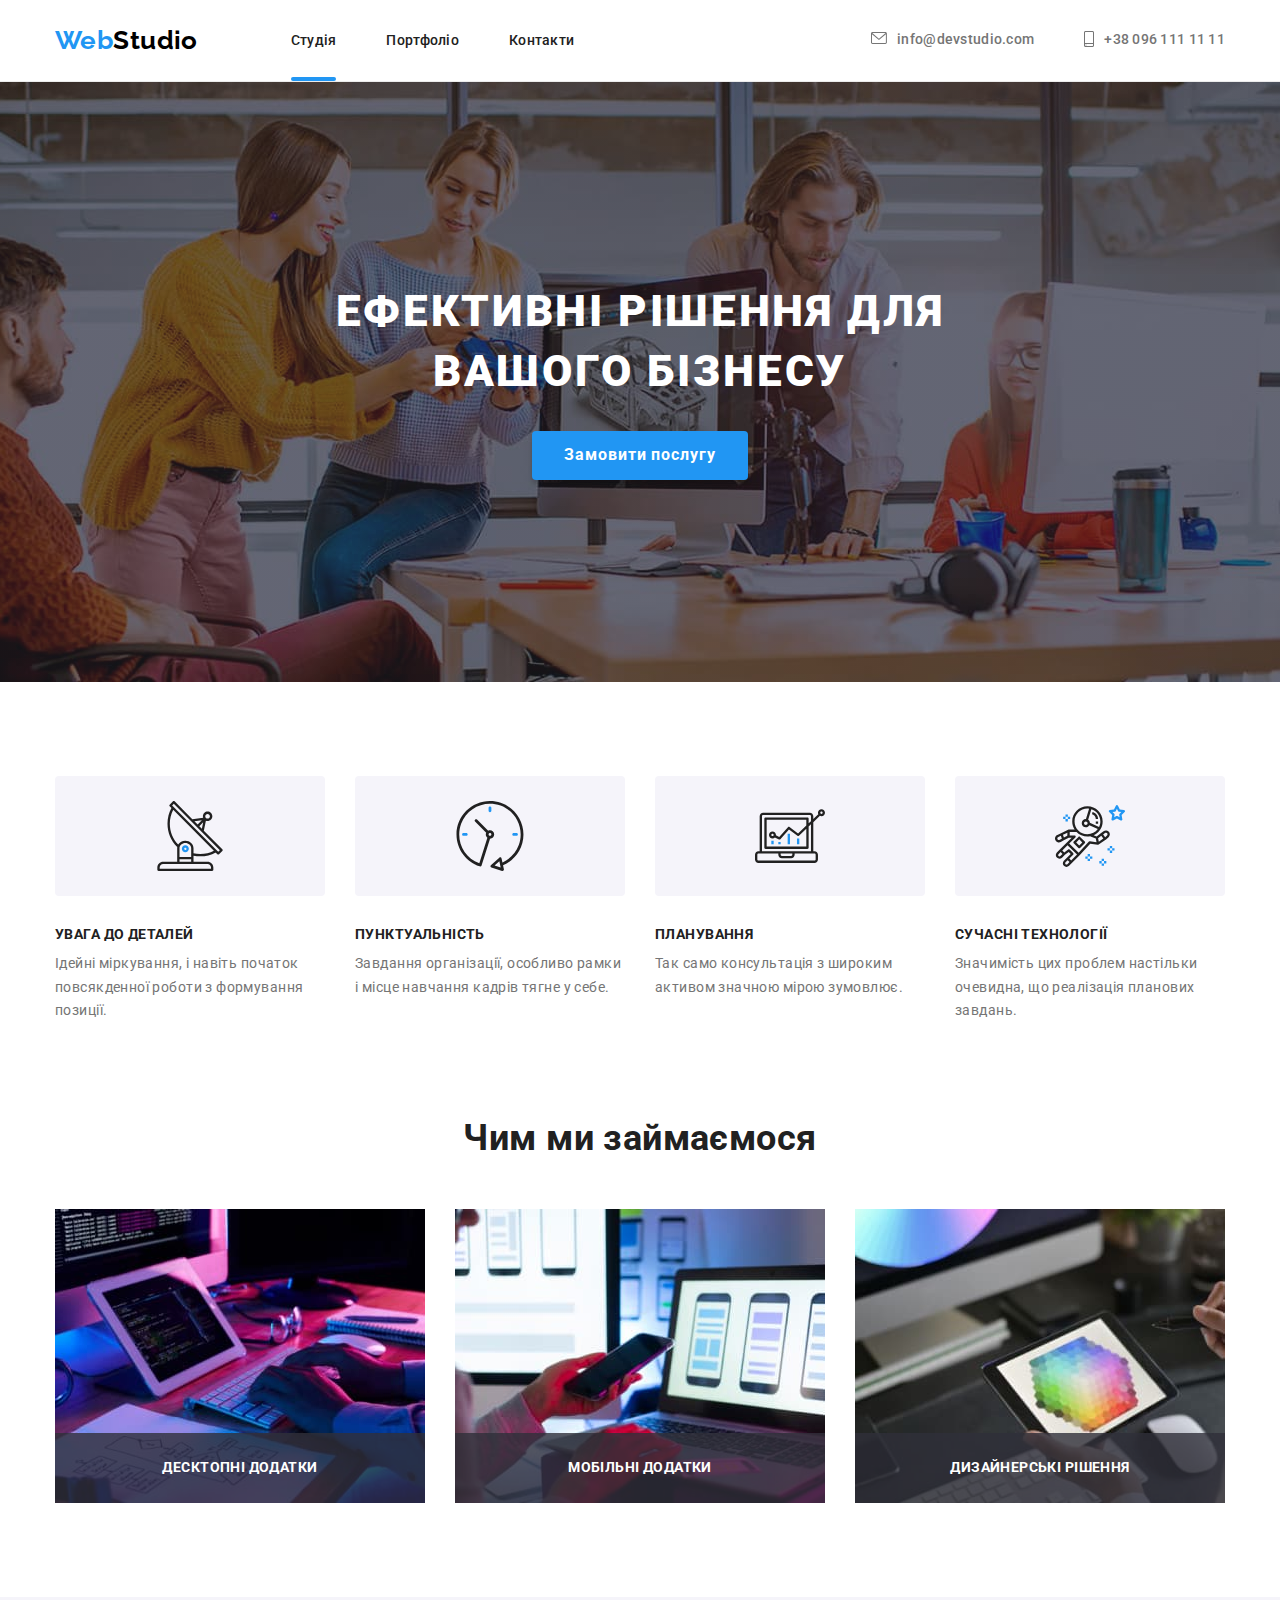
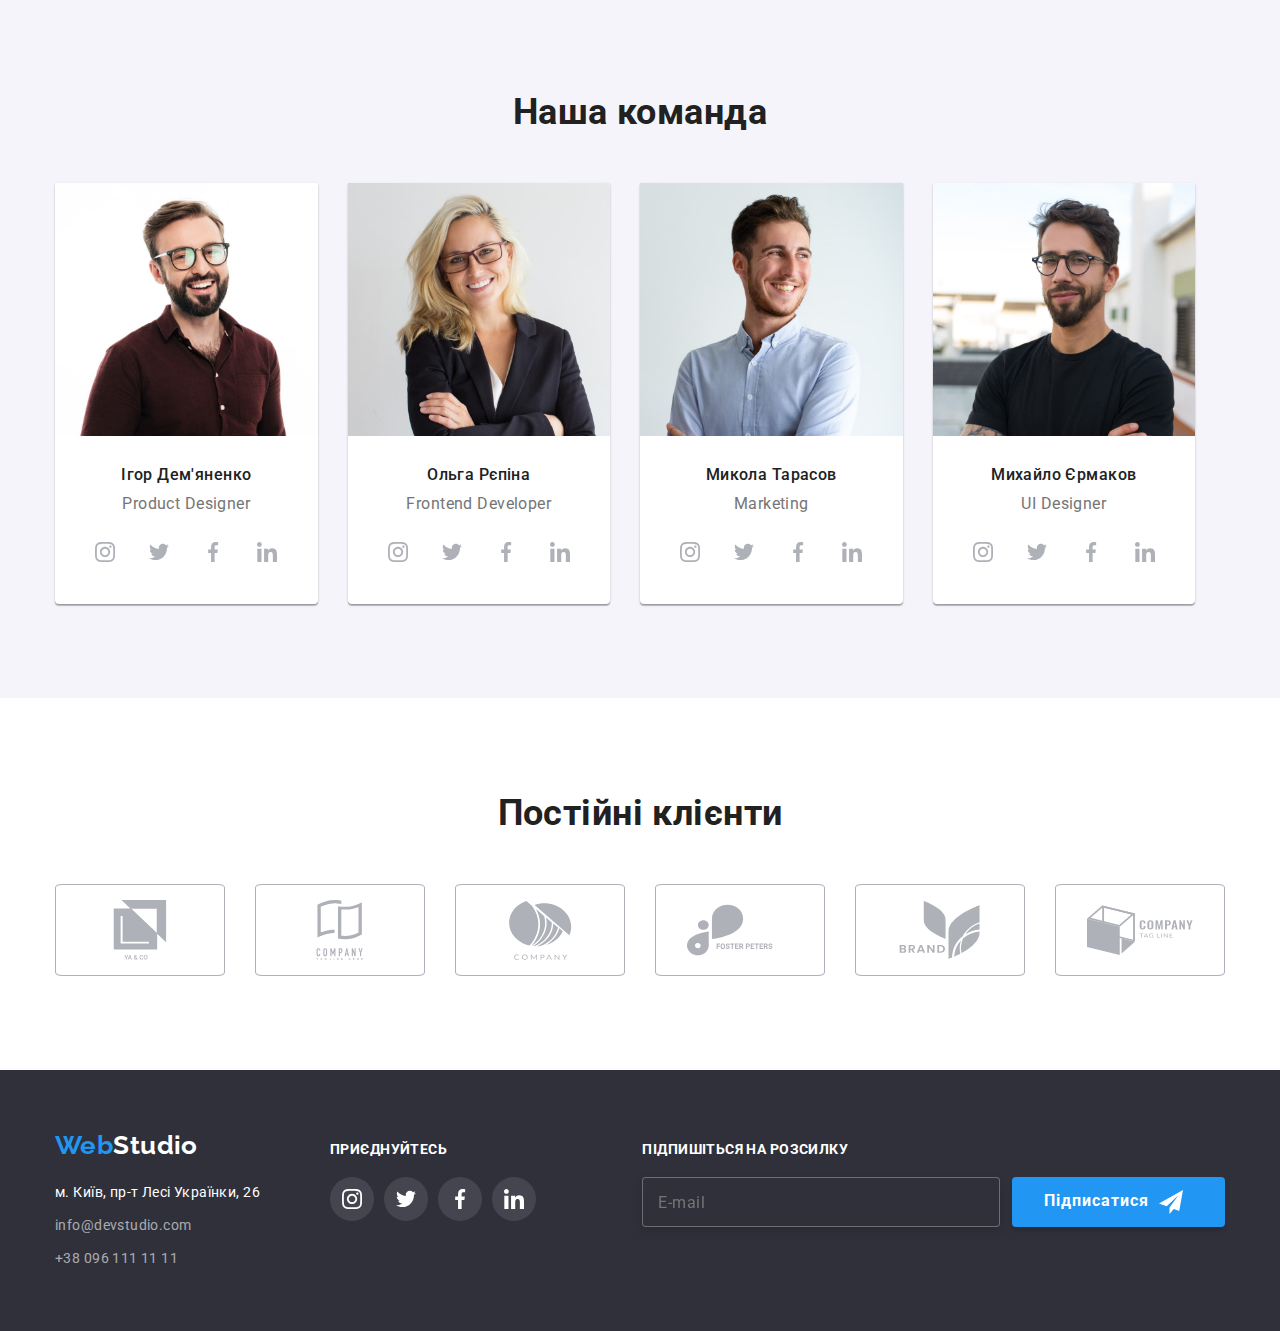
==== commit 6c437dab: "добавила структуру БЭМ" ====
--- a/index.html
+++ b/index.html
@@ -20,20 +20,20 @@
 
   <body>
     <!-- шапка сайта -->
-    <header class="title main-nav-underline">
-      <div class="container main-nav">
-        <a href="./index.html" class="logo"><span class="logo-item">Web</span>Studio</a>
-        <nav class="site-nav">
-          <ul class="site-nav list">
-            <li class="item"><a href="./index.html" class="link current">Студія</a></li>
-            <li class="item"><a href="./portfolio.html" class="link">Портфоліо</a></li>
-            <li class="item"><a href="" class="link">Контакти</a></li>
+    <header class="header">
+      <div class="container header__block">
+        <a href="./index.html" class="logo header__logo"><span class="logo__icon">Web</span>Studio</a>
+        <nav class="navigation">
+          <ul class="list navigation__list">
+            <li class="navigation__item"><a href="./index.html" class="navigation__link current">Студія</a></li>
+            <li class="navigation__item"><a href="./portfolio.html" class="navigation__link">Портфоліо</a></li>
+            <li class="navigation__item"><a href="" class="navigation__link">Контакти</a></li>
           </ul>
         </nav>
-        <ul class="contact list">
-          <li class="contact-item">
-            <a href="mailto:info@devstudio.com" class="link">
-              <div class="header-icon">
+        <ul class="connect list">
+          <li class="connect__item">
+            <a href="mailto:info@devstudio.com" class="connect__link">
+              <div class="connect__icon">
                 <svg class="" width="16" height="12">
                   <use href="./images/symbol-defs.svg#icon-letter"></use>
                 </svg>
@@ -41,9 +41,9 @@
               info@devstudio.com</a
             >
           </li>
-          <li class="contact-item">
-            <a href="tel:+380961111111" class="link">
-              <div class="header-icon">
+          <li class="connect__item">
+            <a href="tel:+380961111111" class="connect__link">
+              <div class="connect__icon">
                 <svg class="" width="10" height="16">
                   <use href="./images/symbol-defs.svg#icon-smartphone"></use>
                 </svg>
@@ -58,54 +58,54 @@
       <!-- Герой -->
       <section class="hero">
         <div class="container">
-          <h1 class="hero-title">Ефективні рішення для вашого бізнесу</h1>
-          <button class="button-order" type="button" data-modal-open>Замовити послугу</button>
+          <h1 class="hero__title">Ефективні рішення для вашого бізнесу</h1>
+          <button class="btn" type="button" data-modal-open>Замовити послугу</button>
         </div>
       </section>
       <!-- Переваги -->
-      <section class="section">
+      <section class="benefits">
         <div class="container">
           <h2 class="visually-hidden">Переваги</h2>
-          <ul class="benefits-list list">
-            <li class="item">
-              <div class="benefits-list-image">
-                <svg class="benefits-icon" width="70" height="70">
+          <ul class="benefits__list list">
+            <li class="benefits__item">
+              <div class="benefits__image">
+                <svg class="benefits__icon" width="70" height="70">
                   <use href="./images/symbol-defs.svg#icon-antenna"></use>
                 </svg>
               </div>
-              <h3 class="title">Увага до деталей</h3>
-              <p class="text">
+              <h3 class="benefits__title">Увага до деталей</h3>
+              <p class="benefits__text">
                 Ідейні міркування, і навіть початок повсякденної роботи з формування позиції.
               </p>
             </li>
-            <li class="item">
-              <div class="benefits-list-image">
-                <svg class="benefits-icon" width="70" height="70">
+            <li class="benefits__item">
+              <div class="benefits__image">
+                <svg class="benefits__icon" width="70" height="70">
                   <use href="./images/symbol-defs.svg#icon-clock"></use>
                 </svg>
               </div>
-              <h3 class="title">Пунктуальність</h3>
-              <p class="text">
+              <h3 class="benefits__title">Пунктуальність</h3>
+              <p class="benefits__text">
                 Завдання організації, особливо рамки і місце навчання кадрів тягне у себе.
               </p>
             </li>
-            <li class="item">
-              <div class="benefits-list-image">
-                <svg class="benefits-icon" width="70" height="70">
+            <li class="benefits__item">
+              <div class="benefits__image">
+                <svg class="benefits__icon" width="70" height="70">
                   <use href="./images/symbol-defs.svg#icon-diagram"></use>
                 </svg>
               </div>
-              <h3 class="title">Планування</h3>
-              <p class="text">Так само консультація з широким активом значною мірою зумовлює.</p>
-            </li>
-            <li class="item">
-              <div class="benefits-list-image">
-                <svg class="benefits-icon" width="70" height="70">
+              <h3 class="benefits__title">Планування</h3>
+              <p class="benefits__text">Так само консультація з широким активом значною мірою зумовлює.</p>
+            </li>
+            <li class="benefits__item">
+              <div class="benefits__image">
+                <svg class="benefits__icon" width="70" height="70">
                   <use href="./images/symbol-defs.svg#icon-astronaut"></use>
                 </svg>
               </div>
-              <h3 class="title">Сучасні технології</h3>
-              <p class="text">
+              <h3 class="benefits__title">Сучасні технології</h3>
+              <p class="benefits__text">
                 Значимість цих проблем настільки очевидна, що реалізація планових завдань.
               </p>
             </li>
@@ -113,66 +113,66 @@
         </div>
       </section>
       <!-- Приклади -->
-      <section class="section-work-examples">
+      <section class="work-examples">
         <div class="container">
           <h2 class="section-title">Чим ми займаємося</h2>
-          <ul class="work-examples-list list">
-            <li class="item">
-              <div class="work-examples-thumb">
+          <ul class="work-examples__list list">
+            <li class="work-examples__item">
+              <div class="work-examples__discription">
               <img src="./images/img1.jpg" alt="computer" width="370" />
-              <p class="work-examples-text">Десктопні додатки</p>
+              <p class="work-examples__text">Десктопні додатки</p>
             </div>
           </li>
-            <li class="item">
-              <div class="work-examples-thumb">
+            <li class="work-examples__item">
+              <div class="work-examples__discription">
               <img src="./images/img2.jpg" alt="phone and laptop" width="370" />
-            <p class="work-examples-text">Мобільні додатки</p>
+            <p class="work-examples__text">Мобільні додатки</p>
           </div>
           </li>
-            <li class="item">
-              <div class="work-examples-thumb">
+            <li class="work-examples__item">
+              <div class="work-examples__discription">
               <img src="./images/img3.jpg" alt="ipad" width="370" />
-            <p class="work-examples-text">Дизайнерські рішення</p>
+            <p class="work-examples__text">Дизайнерські рішення</p>
             </div>
           </li>
           </ul>
         </div>
       </section>
       <!-- Команда -->
-      <section class="section-team">
+      <section class="section team">
         <div class="container">
           <h2 class="section-title">Наша команда</h2>
-          <ul class="team-list list">
-            <li class="item">
+          <ul class="team__list list">
+            <li class="team__item">
               <img src="./images/img4.jpg" alt="Ігор Дем'яненко" width="270" />
-              <div class="discription">
-                <h3 class="title">Ігор Дем'яненко</h3>
-                <p class="text">Product Designer</p>
-                <ul class="team-list-image list">
-                  <li>
-                    <a href="" class="social-link">
-                      <svg class="social-icon" width="20" height="20">
+              <div class="team__discription">
+                <h3 class="team__name">Ігор Дем'яненко</h3>
+                <p class="team__text">Product Designer</p>
+                <ul class="social-networks list">
+                  <li>
+                    <a href="" class="social-networks__link social-networks__team">
+                      <svg class="social-networks__icon" width="20" height="20">
                         <use href="./images/symbol-defs.svg#icon-instagram"></use>
                       </svg>
                     </a>
                   </li>
                   <li>
-                    <a href="" class="social-link">
-                      <svg class="social-icon" width="20" height="20">
+                    <a href="" class="social-networks__link social-networks__team ">
+                      <svg class="social-networks__icon" width="20" height="20">
                         <use href="./images/symbol-defs.svg#icon-twitter"></use>
                       </svg>
                     </a>
                   </li>
                   <li>
-                    <a href="" class="social-link">
-                      <svg class="social-icon" width="20" height="20">
+                    <a href="" class="social-networks__link social-networks__team ">
+                      <svg class="social-networks__icon" width="20" height="20">
                         <use href="./images/symbol-defs.svg#icon-facebook"></use>
                       </svg>
                     </a>
                   </li>
                   <li>
-                    <a href="" class="social-link">
-                      <svg class="social-icon" width="20" height="20">
+                    <a href="" class="social-networks__link social-networks__team ">
+                      <svg class="social-networks__icon" width="20" height="20">
                         <use href="./images/symbol-defs.svg#icon-linkedin"></use>
                       </svg>
                     </a>
@@ -180,36 +180,36 @@
                 </ul>
               </div>
             </li>
-            <li class="item">
+            <li class="team__item">
               <img src="./images/img5.jpg" alt="Ольга Рєпіна" width="270" />
-              <div class="discription">
-                <h3 class="title">Ольга Рєпіна</h3>
-                <p class="text">Frontend Developer</p>
-                <ul class="team-list-image list">
-                  <li>
-                    <a href="" class="social-link">
-                      <svg class="social-icon" width="20" height="20">
+              <div class="team__discription">
+                <h3 class="team__name">Ольга Рєпіна</h3>
+                <p class="team__text">Frontend Developer</p>
+               <ul class="social-networks list">
+                  <li>
+                    <a href="" class="social-networks__link social-networks__team">
+                      <svg class="social-networks__icon" width="20" height="20">
                         <use href="./images/symbol-defs.svg#icon-instagram"></use>
                       </svg>
                     </a>
                   </li>
                   <li>
-                    <a href="" class="social-link">
-                      <svg class="social-icon" width="20" height="20">
+                    <a href="" class="social-networks__link social-networks__team ">
+                      <svg class="social-networks__icon" width="20" height="20">
                         <use href="./images/symbol-defs.svg#icon-twitter"></use>
                       </svg>
                     </a>
                   </li>
                   <li>
-                    <a href="" class="social-link">
-                      <svg class="social-icon" width="20" height="20">
+                    <a href="" class="social-networks__link social-networks__team ">
+                      <svg class="social-networks__icon" width="20" height="20">
                         <use href="./images/symbol-defs.svg#icon-facebook"></use>
                       </svg>
                     </a>
                   </li>
                   <li>
-                    <a href="" class="social-link">
-                      <svg class="social-icon" width="20" height="20">
+                    <a href="" class="social-networks__link social-networks__team ">
+                      <svg class="social-networks__icon" width="20" height="20">
                         <use href="./images/symbol-defs.svg#icon-linkedin"></use>
                       </svg>
                     </a>
@@ -217,36 +217,36 @@
                 </ul>
               </div>
             </li>
-            <li class="item">
+            <li class="team__item">
               <img src="./images/img6.jpg" alt="Микола Тарасов" width="270" />
-              <div class="discription">
-                <h3 class="title">Микола Тарасов</h3>
-                <p class="text">Marketing</p>
-                <ul class="team-list-image list">
-                  <li>
-                    <a href="" class="social-link">
-                      <svg class="social-icon" width="20" height="20">
+              <div class="team__discription">
+                <h3 class="team__name">Микола Тарасов</h3>
+                <p class="team__text">Marketing</p>
+                <ul class="social-networks list">
+                  <li>
+                    <a href="" class="social-networks__link social-networks__team">
+                      <svg class="social-networks__icon" width="20" height="20">
                         <use href="./images/symbol-defs.svg#icon-instagram"></use>
                       </svg>
                     </a>
                   </li>
                   <li>
-                    <a href="" class="social-link">
-                      <svg class="social-icon" width="20" height="20">
+                    <a href="" class="social-networks__link social-networks__team ">
+                      <svg class="social-networks__icon" width="20" height="20">
                         <use href="./images/symbol-defs.svg#icon-twitter"></use>
                       </svg>
                     </a>
                   </li>
                   <li>
-                    <a href="" class="social-link">
-                      <svg class="social-icon" width="20" height="20">
+                    <a href="" class="social-networks__link social-networks__team ">
+                      <svg class="social-networks__icon" width="20" height="20">
                         <use href="./images/symbol-defs.svg#icon-facebook"></use>
                       </svg>
                     </a>
                   </li>
                   <li>
-                    <a href="" class="social-link">
-                      <svg class="social-icon" width="20" height="20">
+                    <a href="" class="social-networks__link social-networks__team ">
+                      <svg class="social-networks__icon" width="20" height="20">
                         <use href="./images/symbol-defs.svg#icon-linkedin"></use>
                       </svg>
                     </a>
@@ -254,36 +254,36 @@
                 </ul>
               </div>
             </li>
-            <li class="item">
+            <li class="team__item">
               <img src="./images/img7.jpg" alt="Михайло Єрмаков" width="270" />
-              <div class="discription">
-                <h3 class="title">Михайло Єрмаков</h3>
-                <p class="text">UI Designer</p>
-                <ul class="team-list-image list">
-                  <li>
-                    <a href="" class="social-link">
-                      <svg class="social-icon" width="20" height="20">
+              <div class="team__discription">
+                <h3 class="team__name">Михайло Єрмаков</h3>
+                <p class="team__text">UI Designer</p>
+                <ul class="social-networks list">
+                  <li>
+                    <a href="" class="social-networks__link social-networks__team">
+                      <svg class="social-networks__icon" width="20" height="20">
                         <use href="./images/symbol-defs.svg#icon-instagram"></use>
                       </svg>
                     </a>
                   </li>
                   <li>
-                    <a href="" class="social-link">
-                      <svg class="social-icon" width="20" height="20">
+                    <a href="" class="social-networks__link social-networks__team ">
+                      <svg class="social-networks__icon" width="20" height="20">
                         <use href="./images/symbol-defs.svg#icon-twitter"></use>
                       </svg>
                     </a>
                   </li>
                   <li>
-                    <a href="" class="social-link">
-                      <svg class="social-icon" width="20" height="20">
+                    <a href="" class="social-networks__link social-networks__team ">
+                      <svg class="social-networks__icon" width="20" height="20">
                         <use href="./images/symbol-defs.svg#icon-facebook"></use>
                       </svg>
                     </a>
                   </li>
                   <li>
-                    <a href="" class="social-link">
-                      <svg class="social-icon" width="20" height="20">
+                    <a href="" class="social-networks__link social-networks__team ">
+                      <svg class="social-networks__icon" width="20" height="20">
                         <use href="./images/symbol-defs.svg#icon-linkedin"></use>
                       </svg>
                     </a>
@@ -297,49 +297,49 @@
     </main>
 
     <!-- Постійні клієнти -->
-    <section class="section-customers">
+    <section class="section">
       <div class="container">
         <h2 class="section-title">Постійні клієнти</h2>
 
-        <ul class="customers-list-image list">
+        <ul class="customers list">
           <li>
-            <a href="" class="customer-list-link">
-              <svg class="customers-list-icon" width="106" height="60">
+            <a href="" class="customers__link">
+              <svg class="customers__icon" width="106" height="60">
                 <use href="./images/symbol-defs.svg#icon-yaco"></use>
               </svg>
             </a>
           </li>
           <li>
-            <a href="" class="customer-list-link">
-              <svg class="customers-list-icon" width="106" height="60">
+            <a href="" class="customers__link">
+              <svg class="customers__icon" width="106" height="60">
                 <use href="./images/symbol-defs.svg#icon-taglinehere"></use>
               </svg>
             </a>
           </li>
           <li>
-            <a href="" class="customer-list-link">
-              <svg class="customers-list-icon" width="106" height="60">
+            <a href="" class="customers__link">
+              <svg class="customers__icon" width="106" height="60">
                 <use href="./images/symbol-defs.svg#icon-company3"></use>
               </svg>
             </a>
           </li>
           <li>
-            <a href="" class="customer-list-link">
-              <svg class="customers-list-icon" width="106" height="60">
+            <a href="" class="customers__link">
+              <svg class="customers__icon" width="106" height="60">
                 <use href="./images/symbol-defs.svg#icon-fosterpeters"></use>
               </svg>
             </a>
           </li>
           <li>
-            <a href="" class="customer-list-link">
-              <svg class="customers-list-icon" width="106" height="60">
+            <a href="" class="customers__link">
+              <svg class="customers__icon" width="106" height="60">
                 <use href="./images/symbol-defs.svg#icon-brandcompany"></use>
               </svg>
             </a>
           </li>
           <li>
-            <a href="" class="customer-list-link">
-              <svg class="customers-list-icon" width="106" height="60">
+            <a href="" class="customers__link">
+              <svg class="customers__icon" width="106" height="60">
                 <use href="./images/symbol-defs.svg#icon-tagline"></use>
               </svg>
             </a>
@@ -353,7 +353,7 @@
     <footer class="footer-section">
       <div class="container footer-block">
         <div class="address-part">
-          <a href="./index.html" class="logo-footer"><span class="logo-item">Web</span>Studio</a>
+          <a href="./index.html" class="logo footer__logo"><span class="logo__icon">Web</span>Studio</a>
           <address>
             <ul class="address-list list">
               <li class="item">
@@ -375,36 +375,36 @@
 
         <div class="join-part">
           <p class="footer-join-title">приєднуйтесь</h2>
-          <ul class="footer-social-list list">
-            <li class="item">
-              <a href class="footer-social-link">
-                <svg class="footer-social-icon" width="20" height="20">
-                  <use href="./images/symbol-defs.svg#icon-instagram"></use>
-                </svg>
-              </a>
-            </li>
-            <li class="item">
-              <a href class="footer-social-link">
-                <svg class="footer-social-icon" width="20" height="20">
-                  <use href="./images/symbol-defs.svg#icon-twitter"></use>
-                </svg>
-              </a>
-            </li>
-            <li class="item">
-              <a href class="footer-social-link">
-                <svg class="footer-social-icon" width="20" height="20">
-                  <use href="./images/symbol-defs.svg#icon-facebook"></use>
-                </svg>
-              </a>
-            </li>
-            <li class="item">
-              <a href class="footer-social-link">
-                <svg class="footer-social-icon" width="20" height="20">
-                  <use href="./images/symbol-defs.svg#icon-linkedin"></use>
-                </svg>
-              </a>
-            </li>
-          </ul>
+          <ul class="social-networks list">
+                  <li>
+                    <a href="" class="social-networks__link social-networks__footer">
+                      <svg class="social-networks__icon" width="20" height="20">
+                        <use href="./images/symbol-defs.svg#icon-instagram"></use>
+                      </svg>
+                    </a>
+                  </li>
+                  <li>
+                    <a href="" class="social-networks__link social-networks__footer ">
+                      <svg class="social-networks__icon" width="20" height="20">
+                        <use href="./images/symbol-defs.svg#icon-twitter"></use>
+                      </svg>
+                    </a>
+                  </li>
+                  <li>
+                    <a href="" class="social-networks__link social-networks__footer">
+                      <svg class="social-networks__icon" width="20" height="20">
+                        <use href="./images/symbol-defs.svg#icon-facebook"></use>
+                      </svg>
+                    </a>
+                  </li>
+                  <li>
+                    <a href="" class="social-networks__link social-networks__footer">
+                      <svg class="social-networks__icon" width="20" height="20">
+                        <use href="./images/symbol-defs.svg#icon-linkedin"></use>
+                      </svg>
+                    </a>
+                  </li>
+                </ul>
         </div>
         <div class="subscription-part">
           <p class="subscription-title">Підпишіться на розсилку</p>
--- a/css/styles.css
+++ b/css/styles.css
@@ -9,7 +9,7 @@
 цвет фона вторичный (темно-серый): #2F303A
 */
 
-:root {
+/* :root {
   --primary-text-color: #212121;
   --secondary-text-color: #757575;
   --white-color: #ffffff;
@@ -19,16 +19,16 @@
   --secondary-background-light: #f5f4fa;
   --secondary-background-dark: #2f303a;
   --studio-top-color: #000000;
-  --hero-button-hover: #188ce8;
+  --button-hover: #188ce8;
   --box-shadow: rgba(0, 0, 0, 0.15);
   --border-cards: #eeeeee;
   --border-main-nav: #ececec;
   --icon-color: #afb1b8;
   --cubic: cubic-bezier(0.4, 0, 0.2, 1);
   --transition-time: 250ms;
-}
-
-*,
+} */
+
+/* *,
 *::before,
 *::after {
   box-sizing: border-box;
@@ -62,17 +62,17 @@
   font-family: 'Roboto', sans-serif;
   font-size: 14px;
   letter-spacing: 0.03em;
-}
-
-.container {
+} */
+
+/* .container {
   margin-left: auto;
   margin-right: auto;
   width: 1200px;
   padding-left: 15px;
   padding-right: 15px;
-}
-
-.visually-hidden {
+} */
+
+/* .visually-hidden {
   position: absolute;
   width: 1px;
   height: 1px;
@@ -84,22 +84,13 @@
   clip-path: inset(100%);
   clip: rect(0 0 0 0);
   overflow: hidden;
-}
-
-/* main */
-
-.main-nav {
-  display: flex;
-  align-items: center;
-}
-
-.main-nav-underline {
-  border-bottom: 1px solid var(--border-main-nav);
-}
+} */
+
+/* Header */
 
 /* logo */
 
-.logo {
+/* .logo {
   margin-right: 93px;
 
   color: var(--studio-top-color);
@@ -119,11 +110,11 @@
   text-decoration: none;
 }
 
-.logo .logo-item {
+.logo .logo__icon {
   color: var(--accent-color);
 }
 
-.logo-footer .logo-item {
+.logo-footer .logo__icon {
   color: var(--accent-color);
 }
 
@@ -133,18 +124,28 @@
 
 .footer-section .logo-footer {
   color: var(--white-color);
-}
+} */
 
 /* nav */
-.site-nav {
-  display: flex;
-}
-
-.site-nav .item:not(:last-child) {
+
+/* .main-nav {
+  display: flex;
+  align-items: center;
+}
+
+.main-nav-underline {
+  border-bottom: 1px solid var(--border-main-nav);
+}
+
+.navigation {
+  display: flex;
+}
+
+.navigation .item:not(:last-child) {
   margin-right: 50px;
 }
 
-.site-nav .link {
+.navigation .link {
   display: block;
   padding-top: 32px;
   padding-bottom: 32px;
@@ -158,11 +159,11 @@
   transition-property: color;
   transition-duration: var(--transition-time);
   transition-timing-function: var(--cubic);
-}
-
-/* contact */
-
-.contact {
+} */
+
+/* customers-list-image */
+
+/* .contact {
   display: flex;
   margin-left: auto;
 }
@@ -189,11 +190,11 @@
   transition-timing-function: var(--cubic);
 }
 
-.site-nav .link:hover,
-.site-nav .link:focus,
+.navigation .link:hover,
+.navigation .link:focus,
 .contact .link:hover,
 .contact .link:focus,
-.site-nav .current,
+.navigation .current,
 .address-list .route:hover,
 .address-list .route:focus,
 .address-list .link:hover,
@@ -220,11 +221,11 @@
   height: 4px;
   border-radius: 2px;
   background-color: var(--accent-color);
-}
+} */
 
 /* hero */
 
-.hero {
+/* .hero {
   background-color: var(--secondary-background-dark);
   text-align: center;
   padding: 200px 0px;
@@ -254,10 +255,10 @@
 
   letter-spacing: 0.06em;
   text-transform: uppercase;
-}
+} */
 
 /* section */
-.section {
+/* .section {
   padding-top: 94px;
   padding-bottom: 94px;
 }
@@ -270,9 +271,9 @@
   font-size: 36px;
   line-height: 1.17;
   text-align: center;
-}
-
-.benefits-list .item {
+} */
+
+/* .benefits-list .item {
   width: calc((100% - 90px) / 4);
   margin-right: 30px;
 }
@@ -316,15 +317,15 @@
   align-items: center;
   height: 70px;
   width: 70px;
-}
+} */
 
 /* work examples */
 
-.section-work-examples {
+/* .section-work-examples {
   padding-bottom: 94px;
-}
-
-.work-examples-list .item {
+} */
+
+/* .work-examples-list .item {
   width: calc((100% - 60px) / 3);
   margin-right: 30px;
 }
@@ -350,17 +351,17 @@
   line-height: 1.14;
   text-transform: uppercase;
   color: var(--white-color);
-}
+} */
 
 /* team */
 
-.section-team {
+/* .section-team {
   background-color: var(--secondary-background-light);
   padding-top: 94px;
   padding-bottom: 94px;
-}
-
-.section-team .item {
+} */
+
+/* .section-team .item {
   width: calc((100% - 90px) / 4);
   margin-right: 30px;
   text-align: center;
@@ -392,9 +393,9 @@
 .discription {
   padding-top: 30px;
   padding-bottom: 30px;
-}
-
-.team-list-image {
+} */
+
+/* .team-list-image {
   display: flex;
   justify-content: center;
   margin-top: 16px;
@@ -422,7 +423,7 @@
 .social-link:focus {
   background: var(--accent-color);
   color: var(--white-color);
-}
+} */
 
 .team-list-icon {
   width: calc((100% - 88px) / 4);
@@ -435,12 +436,12 @@
 
 /* customers */
 
-.section-customers {
+/* .section-customers {
   padding-top: 94px;
   padding-bottom: 94px;
-}
-
-.customers-list-image {
+} */
+
+/* .customers-list-image{
   display: flex;
   justify-content: center;
   align-items: center;
@@ -463,7 +464,7 @@
   transition-timing-function: var(--cubic);
 }
 
-.customers-list-icon {
+.customers-list-image-icon {
   fill: currentColor;
 }
 
@@ -471,11 +472,11 @@
 .customer-list-link:focus {
   color: var(--accent-color);
   border-color: var(--accent-color);
-}
+} */
 
 /* portfolio gallery  */
 
-.gallery-buttom-list {
+/* .gallery-buttom-list {
   display: flex;
   justify-content: center;
 }
@@ -589,11 +590,11 @@
 
 .gallery-list-link:hover .gallery-overlay {
   transform: translateY(0);
-}
+} */
 
 /* footer */
 
-.footer-section {
+/* .footer-section {
   background-color: var(--secondary-background-dark);
   padding-top: 60px;
   padding-bottom: 60px;
@@ -708,7 +709,6 @@
 }
 
 .subscription-input {
-  /* display: flex; */
   padding: 16px 15px;
   width: 358px;
   height: 50px;
@@ -755,11 +755,11 @@
   height: 24px;
   margin: auto 10px;
   fill: var(--white-color);
-}
+} */
 
 /* button */
 
-.button-order {
+/* .button-order {
   padding: 10px 32px;
   margin: 0 auto;
   display: block;
@@ -808,7 +808,7 @@
 .field-button-sent:focus,
 .subscription-btn:hover,
 .subscription-btn:focus {
-  background-color: var(--hero-button-hover);
+  background-color: var(--button-hover);
 }
 
 .secondary-button:hover,
@@ -817,11 +817,11 @@
   background-color: var(--accent-color);
   box-shadow: 0px 2px 2px 0px rgba(0, 0, 0, 0.12), 0px 1px 2px 0px rgba(0, 0, 0, 0.08),
     0px 3px 1px 0px rgba(0, 0, 0, 0.1);
-}
+} */
 
 /* modal */
 
-.backdrop {
+/* .backdrop {
   position: fixed;
   top: 0;
   left: 0;
@@ -849,9 +849,9 @@
   transition-duration: var(--transition-time);
   transition-timing-function: var(--cubic);
   background-color: var(--white-color);
-}
-
-.modal-button {
+} */
+
+/* .modal-button {
   position: absolute;
 
   display: flex;
@@ -870,20 +870,20 @@
   transition-property: color, background, box-shadow, border;
   transition-duration: var(--transition-time);
   transition-timing-function: var(--cubic);
-}
-
-.modal-close-icon {
+} */
+
+/* .modal-close-icon {
   fill: currentColor;
-}
-
-.modal-button:hover {
+} */
+
+/* .modal-button:hover {
   color: var(--accent-color);
 }
 .modal-button:hover {
   border-color: var(--accent-color);
-}
-
-.modal-title {
+} */
+
+/* .modal-title {
   font-weight: 700;
   font-size: 20px;
   line-height: 1.17;
@@ -980,8 +980,6 @@
   margin: -1px;
   border: 0;
   padding: 0;
-  /* white-space: nowrap;
-  clip-path: inset(100%); */
   clip: rect(0 0 0 0);
   overflow: hidden;
 }
@@ -1002,9 +1000,9 @@
   background-image: url(../images/icon_check.svg);
   background-size: contain;
   background-origin: border-box;
-}
-
-.field-button-sent {
+} */
+
+/* .field-button-sent {
   display: block;
   align-items: center;
   letter-spacing: 0.06em;
@@ -1025,9 +1023,9 @@
   transition-property: color, background-color, box-shadow;
   transition-duration: var(--transition-time);
   transition-timing-function: var(--cubic);
-}
-
-.icon-field {
+} */
+
+/* .icon-field {
   position: absolute;
   top: 55%;
   left: 15px;
@@ -1047,4 +1045,4 @@
 
 .policy-link {
   color: var(--accent-color);
-}
+} */
--- a/css/main.min.css
+++ b/css/main.min.css
@@ -1 +1 @@
-:root{--primary-text-color: #212121;--secondary-text-color: #757575;--white-color: #ffffff;--secondary-bg-color: #f5f5f5;--white-blurred: rgba(255, 255, 255, 0.6);--accent-color: #2196f3;--secondary-background-light: #f5f4fa;--secondary-background-dark: #2f303a;--studio-top-color: #000000;--hero-button-hover: #188ce8;--box-shadow: rgba(0, 0, 0, 0.15);--border-cards: #eeeeee;--border-main-nav: #ececec;--icon-color: #afb1b8;--cubic: cubic-bezier(0.4, 0, 0.2, 1);--transition-time: 250ms}*,*::before,*::after{box-sizing:border-box}h1,h2,h3,h4,h5,h6,p{margin-top:0;margin-bottom:0}img{display:block;max-width:100%;height:auto}.list{padding:0;margin:0;list-style:none}body{background-color:var(--white-color);color:var(--primary-text-color);font-family:"Roboto",sans-serif;font-size:14px;letter-spacing:.03em}.visually-hidden{position:absolute;width:1px;height:1px;margin:-1px;border:0;padding:0;white-space:nowrap;-webkit-clip-path:inset(100%);clip-path:inset(100%);clip:rect(0 0 0 0);overflow:hidden}.container{margin-left:auto;margin-right:auto;width:1200px;padding-left:15px;padding-right:15px}.button-order{padding:10px 32px;margin:0 auto;display:block;text-align:center;letter-spacing:.06em;cursor:pointer;color:var(--white-color);background-color:var(--accent-color);box-shadow:0px 4px 4px var(--box-shadow);border:none;border-radius:4px;font-family:inherit;font-weight:700;font-size:16px;line-height:1.8;transition-property:color,background,box-shadow;transition-duration:var(--transition-time);transition-timing-function:var(--cubic)}.secondary-button{padding:6px 22px;font-family:inherit;font-weight:500;font-size:16px;line-height:1.62;letter-spacing:.03em;text-align:center;cursor:pointer;color:var(--primary-text-color);background-color:var(--secondary-background-light);border-radius:4px;border:inherit;transition-property:color,background,box-shadow;transition-duration:var(--transition-time);transition-timing-function:var(--cubic)}.button-order:hover,.button-order:focus,.field-button-sent:hover,.field-button-sent:focus,.subscription-btn:hover,.subscription-btn:focus{background-color:var(--hero-button-hover)}.secondary-button:hover,.secondary-button:focus{color:var(--white-color);background-color:var(--accent-color);box-shadow:0px 2px 2px 0px rgba(0,0,0,.12),0px 1px 2px 0px rgba(0,0,0,.08),0px 3px 1px 0px rgba(0,0,0,.1)}.modal-button{position:absolute;display:flex;align-items:center;justify-content:center;width:30px;height:30px;right:8px;top:8px;cursor:pointer;background:var(--white-color);border:1px solid rgba(0,0,0,.1);border-radius:50px;transition-property:color,background,box-shadow,border;transition-duration:var(--transition-time);transition-timing-function:var(--cubic)}.modal-button:hover{color:var(--accent-color)}.modal-button:hover{border-color:var(--accent-color)}.field-button-sent{display:block;align-items:center;letter-spacing:.06em;margin:0 auto;margin-top:30px;padding:10px 52px;cursor:pointer;color:var(--white-color);background-color:var(--accent-color);box-shadow:0px 4px 4px rgba(0,0,0,.15);border-radius:4px;border:inherit;font-weight:700;font-size:16px;line-height:1.8;transition-property:color,background-color,box-shadow;transition-duration:var(--transition-time);transition-timing-function:var(--cubic)}.section{padding-top:94px;padding-bottom:94px}.section-title{margin-top:0;margin-bottom:50px;color:var(--primary-text-color);font-weight:700;font-size:36px;line-height:1.17;text-align:center}.section-work-examples{padding-bottom:94px}.section-team{background-color:var(--secondary-background-light);padding-top:94px;padding-bottom:94px}.section-customers{padding-top:94px;padding-bottom:94px}.logo{margin-right:93px;color:var(--studio-top-color);font-family:"Raleway",sans-serif;font-weight:700;font-size:26px;line-height:1.2;text-decoration:none}.logo-footer{color:var(--studio-top-color);font-family:"Raleway",sans-serif;font-weight:700;font-size:26px;line-height:1.2;text-decoration:none}.logo .logo-item{color:var(--accent-color)}.logo-footer .logo-item{color:var(--accent-color)}.footer-section .logo{color:var(--white-color)}.footer-section .logo-footer{color:var(--white-color)}.main-nav{display:flex;align-items:center}.main-nav-underline{border-bottom:1px solid var(--border-main-nav)}.site-nav{display:flex}.site-nav .item:not(:last-child){margin-right:50px}.site-nav .link{display:block;padding-top:32px;padding-bottom:32px;color:var(--primary-text-color);font-weight:500;line-height:1.2;letter-spacing:.02em;text-decoration:none;transition-property:color;transition-duration:var(--transition-time);transition-timing-function:var(--cubic)}.contact{display:flex;margin-left:auto}.contact-item:not(:last-child){margin-right:50px}.header-icon{margin-right:10px;fill:currentColor}.contact .link{display:flex;color:var(--secondary-text-color);font-weight:500;line-height:1.2;letter-spacing:.02em;text-decoration:none;transition-property:color;transition-duration:var(--transition-time);transition-timing-function:var(--cubic)}.site-nav .link:hover,.site-nav .link:focus,.contact .link:hover,.contact .link:focus,.site-nav .current,.address-list .route:hover,.address-list .route:focus,.address-list .link:hover,.address-list .link:focus{color:var(--accent-color)}.header-icon:hover,.header-icon:focus{color:var(--accent-color)}.current{position:relative}.current::after{position:absolute;left:0;bottom:0;display:block;content:"";width:100%;height:4px;border-radius:2px;background-color:var(--accent-color)}.hero{background-color:var(--secondary-background-dark);text-align:center;padding:200px 0px;height:600px;max-width:1600px;margin-left:auto;margin-right:auto;background-image:linear-gradient(to right, rgba(47, 48, 58, 0.4), rgba(47, 48, 58, 0.4)),url(../images/background-hero.jpg);background-size:cover;background-repeat:no-repeat;background-position:center}.hero-title{width:696px;margin-bottom:30px;margin-left:auto;margin-right:auto;text-align:center;color:var(--white-color);font-weight:900;font-size:44px;line-height:1.36;letter-spacing:.06em;text-transform:uppercase}.benefits-list .item{width:calc((100% - 90px)/4);margin-right:30px}.benefits-list .item:nth-child(4n){margin-right:0}.benefits-list .title{margin-top:0;margin-bottom:10px;font-weight:700;line-height:1.15;font-size:14px;text-transform:uppercase}.benefits-list .text{color:var(--secondary-text-color);line-height:1.7}.benefits-list,.work-examples-list,.team-list{display:flex}.benefits-list-image{display:flex;align-items:center;justify-content:center;margin-bottom:30px;width:270px;height:120px;border-radius:4px;background-color:#f5f4fa}.benefits-icon{align-items:center;height:70px;width:70px}.work-examples-list .item{width:calc((100% - 60px)/3);margin-right:30px}.work-examples-list .item:last-child{margin-right:0}.work-examples-thumb{position:relative}.work-examples-text{position:absolute;height:70px;width:100%;bottom:0;display:flex;align-items:center;justify-content:center;background-color:rgba(47,48,58,.8);font-weight:700;line-height:1.14;text-transform:uppercase;color:var(--white-color)}.section-team .item{width:calc((100% - 90px)/4);margin-right:30px;text-align:center;background-color:var(--white-color);box-shadow:0px 1px 1px 0px rgba(0,0,0,.14),0px 2px 1px 0px rgba(0,0,0,.2),0px 1px 3px 0px rgba(0,0,0,.12);border-radius:0px 0px 4px 4px}.team-list .title{margin-bottom:10px;text-align:center;font-weight:500;font-size:16px;line-height:1.17}.team-list .item:nth-child(4n){margin-right:0}.team-list .text{color:var(--secondary-text-color);font-size:16px;line-height:1.17;margin-bottom:16px}.discription{padding-top:30px;padding-bottom:30px}.customers-list-image{display:flex;justify-content:center;align-items:center;gap:30px}.customer-list-link{display:flex;align-items:center;justify-content:center;width:170px;height:92px;color:var(--icon-color);border:1px solid #afb1b8;border-radius:4%;transition-property:color,border;transition-duration:var(--transition-time);transition-timing-function:var(--cubic)}.customers-list-icon{fill:currentColor}.customer-list-link:hover,.customer-list-link:focus{color:var(--accent-color);border-color:var(--accent-color)}.footer-section{background-color:var(--secondary-background-dark);padding-top:60px;padding-bottom:60px}.footer-block{display:flex;align-items:baseline}.footer-social-list{display:flex;justify-content:center;gap:10px}.footer-social-link{display:flex;align-items:center;justify-content:center;width:44px;height:44px;background:rgba(255,255,255,.1);color:var(--white-color);border-radius:50%;transition-property:background;transition-duration:var(--transition-time);transition-timing-function:var(--cubic)}.footer-social-icon{fill:currentColor}.footer-social-link:hover,.footer-social-link:focus{background:var(--accent-color)}.address-part .item:not(:last-child){margin-bottom:9px}.address-list{margin-top:20px}.address-list .route{color:var(--white-color);font-style:normal;font-weight:400;font-size:14px;line-height:1.71;text-decoration:none;transition-property:color;transition-duration:var(--transition-time);transition-timing-function:var(--cubic)}.address-list .link{color:var(--white-blurred);font-style:normal;font-weight:400;font-size:14px;line-height:1.71;text-decoration:none;transition-property:color;transition-duration:var(--transition-time);transition-timing-function:var(--cubic)}.join-part{display:block;margin-left:70px}.footer-join-title{font-weight:700;font-size:14px;line-height:1.17;letter-spacing:.03em;text-transform:uppercase;margin-bottom:20px;color:var(--white-color)}.subscription-part{margin-left:auto}.subscription-field{display:flex;margin-top:20px}.subscription-title{font-weight:700;font-size:14px;line-height:1.17;letter-spacing:.03em;text-transform:uppercase;color:var(--white-color)}.subscription-input{padding:16px 15px;width:358px;height:50px;outline:none;border:1px solid rgba(255,255,255,.3);filter:drop-shadow(0px 4px 4px rgba(0, 0, 0, 0.15));border-radius:4px;font-size:16px;line-height:1.25;align-items:center;letter-spacing:.03em;background-color:var(--secondary-background-dark);color:var(--white-blurred)}.subscription-btn{padding:10px 32px;margin-left:12px;display:flex;text-align:center;letter-spacing:.06em;cursor:pointer;border:none;color:var(--white-color);background-color:var(--accent-color);font-family:inherit;box-shadow:0px 4px 4px var(--box-shadow);border-radius:4px;font-weight:700;font-size:16px;line-height:1.8;transition-property:background;transition-duration:var(--transition-time);transition-timing-function:var(--cubic)}.sub-send-icon{display:block;width:24px;height:24px;margin:auto 10px;fill:var(--white-color)}.gallery-buttom-list{display:flex;justify-content:center}.gallery-buttom-list .item{margin-right:8px}.gallery-buttom-list .item:nth-child(5n){margin-right:0}.gallery-list{display:flex;flex-wrap:wrap;margin-top:50px}.gallery-list .item{width:calc((100% - 60px)/3);margin-right:30px;margin-bottom:30px}.gallery-list .item:nth-child(3n){margin-right:0}.gallery-list .item:nth-last-child(-n+3){margin-bottom:0}.gallery-list .discription{padding-top:20px;padding-bottom:20px;padding-left:24px;padding-right:24px;color:var(--primary-text-color);border:1px solid var(--border-cards)}.gallery-list .title{margin-bottom:4px;font-weight:700;font-size:18px;line-height:2;letter-spacing:.06em}.gallery-list .text{color:var(--secondary-text-color);font-size:16px;line-height:1.88}.gallery-list-link{position:relative;display:block;text-decoration:none;transition-property:box-shadow;transition-duration:var(--transition-time);transition-timing-function:var(--cubic)}.gallery-list-thumb{position:relative;overflow:hidden}.gallery-list-link:hover .gallery-overlay{transform:translateY(0);opacity:1}.gallery-list-link:focus .gallery-overlay{transform:translateY(0);opacity:1}.gallery-overlay{position:absolute;display:flex;bottom:0;left:0;padding:63px 24px;align-items:center;justify-content:center;width:100%;height:100%;background-color:rgba(33,150,243,.9);opacity:0;transform:translateY(100%);transition-property:transform,opacity;transition-duration:var(--transition-time);transition-timing-function:var(--cubic)}.gallery-overlay-text{font-size:18px;line-height:1.56;letter-spacing:.03em;color:var(--white-color)}.gallery-list-link:hover,.gallery-list-link:focus{box-shadow:1px 4px 6px 0px rgba(0,0,0,.16),0px 4px 4px 0px rgba(0,0,0,.06),0px 1px 1px 0px rgba(0,0,0,.12)}.gallery-list-link:hover .gallery-overlay{transform:translateY(0)}.backdrop{position:fixed;top:0;left:0;width:100%;height:100%;background-color:rgba(0,0,0,.2);visibility:visible;transition-duration:var(--transition-time);transition-timing-function:var(--cubic)}.backdrop.is-hidden{opacity:0;pointer-events:none;transition-duration:var(--transition-time);transition-timing-function:var(--cubic)}.modal{position:absolute;min-width:528px;min-height:581px;top:50%;left:50%;transform:translate(-50%, -50%) scale(1);transition-duration:var(--transition-time);transition-timing-function:var(--cubic);background-color:var(--white-color)}.modal-close-icon{fill:currentColor}.modal-title{font-weight:700;font-size:20px;line-height:1.17;letter-spacing:.03em;text-align:center}textarea{resize:none}.form{padding:40px}.modal-title{margin-bottom:12px}.form-field{position:relative;display:flex;flex-direction:column;margin-bottom:10px;font-weight:400;font-size:12px;line-height:1.16;letter-spacing:.01em}.field-comment{margin-bottom:20px}.form-label{color:#757575}.form-input{height:40px;margin-top:4px;padding-top:12px;padding-bottom:12px;padding-left:42px;cursor:pointer;outline:none;border:1px solid rgba(33,33,33,.2);border-radius:4px;transition-property:border-color;transition-duration:var(--transition-time);transition-timing-function:var(--cubic)}.form-field:hover>.form-input,.form-field:focus>.form-input{border-color:var(--accent-color)}.comment{margin-top:4px;padding:12px;width:100%;height:120px;outline:none;font-size:12px;line-height:1.17;letter-spacing:.01em;cursor:pointer;border:1px solid rgba(33,33,33,.2);border-radius:4px;transition:border var(--transition-time) var(--cubic)}.comment:hover,.comment:focus{border:1px solid var(--accent-color)}.form-checkbox{display:flex;align-items:center;justify-content:center;color:#757575}.checkbox{position:absolute;width:1px;height:1px;margin:-1px;border:0;padding:0;clip:rect(0 0 0 0);overflow:hidden}.checkbox-icon{display:inline-block;width:15px;height:15px;margin-right:8.38px;outline:2px solid #000;border-radius:4px}.checkbox:checked+.checkbox-icon{outline:2px solid var(--accent-color);background-color:var(--accent-color);background-image:url(../images/icon_check.svg);background-size:contain;background-origin:border-box}.icon-field{position:absolute;top:55%;left:15px;display:inline-block;fill:currentColor;transition-property:fill;transition-duration:var(--transition-time);transition-timing-function:var(--cubic)}.form-field:hover>.icon-field,.form-field:focus-within>.icon-field{fill:var(--accent-color)}.policy-link{color:var(--accent-color)}.team-list-image{display:flex;justify-content:center;gap:10px}.social-link{display:flex;align-items:center;justify-content:center;background:var(--white-color);color:var(--icon-color);border-radius:50%;width:44px;height:44px;transition-property:color,background;transition-duration:var(--transition-time);transition-timing-function:var(--cubic)}.social-icon{fill:currentColor}.social-link:hover,.social-link:focus{background:var(--accent-color);color:var(--white-color)}/*# sourceMappingURL=main.min.css.map */+:root{--primary-text-color: #212121;--secondary-text-color: #757575;--white-color: #ffffff;--secondary-bg-color: #f5f5f5;--white-blurred: rgba(255, 255, 255, 0.6);--accent-color: #2196f3;--secondary-background-light: #f5f4fa;--secondary-background-dark: #2f303a;--studio-top-color: #000000;--button-hover: #188ce8;--box-shadow: rgba(0, 0, 0, 0.15);--border-cards: #eeeeee;--border-main-nav: #ececec;--icon-color: #afb1b8;--cubic: cubic-bezier(0.4, 0, 0.2, 1);--transition-time: 250ms}*,*::before,*::after{box-sizing:border-box}h1,h2,h3,h4,h5,h6,p{margin-top:0;margin-bottom:0}img{display:block;max-width:100%;height:auto}.list{padding:0;margin:0;list-style:none}body{background-color:var(--white-color);color:var(--primary-text-color);font-family:"Roboto",sans-serif;font-size:14px;letter-spacing:.03em}.is-hidden{opacity:0;pointer-events:none;transition-duration:var(--transition-time);transition-timing-function:var(--cubic)}.visually-hidden{position:absolute;width:1px;height:1px;margin:-1px;border:0;padding:0;white-space:nowrap;-webkit-clip-path:inset(100%);clip-path:inset(100%);clip:rect(0 0 0 0);overflow:hidden}.current{position:relative}.current::after{position:absolute;left:0;bottom:0;display:block;content:"";width:100%;height:4px;border-radius:2px;background-color:var(--accent-color)}.current{color:var(--accent-color)}.container{margin-left:auto;margin-right:auto;width:1200px;padding-left:15px;padding-right:15px}.btn{font-family:inherit;font-weight:700;font-size:16px;line-height:1.8;letter-spacing:.06em;cursor:pointer;padding:10px 32px;margin:0 auto;display:block;text-align:center;border:none;border-radius:4px;background-color:var(--accent-color);color:var(--white-color);box-shadow:0px 4px 4px var(--box-shadow);transition-property:color,background,box-shadow;transition-duration:var(--transition-time);transition-timing-function:var(--cubic)}.btn:hover,.btn:focus{background-color:var(--button-hover)}.section{padding-top:94px;padding-bottom:94px}.section-title{margin-top:0;margin-bottom:50px;color:var(--primary-text-color);font-weight:700;font-size:36px;line-height:1.17;text-align:center}.logo{font-family:"Raleway",sans-serif;font-weight:700;font-size:26px;line-height:1.2;text-decoration:none;color:var(--studio-top-color)}.logo__icon{color:var(--accent-color)}.footer__logo{color:var(--white-color)}.connect{display:flex;margin-left:auto}.connect__item:not(:last-child){margin-right:50px}.connect__link{display:flex;color:var(--secondary-text-color);font-weight:500;line-height:1.2;letter-spacing:.02em;text-decoration:none;transition-property:color;transition-duration:var(--transition-time);transition-timing-function:var(--cubic)}.connect__link:hover,.connect__link:focus{color:var(--accent-color)}.connect__icon{margin-right:10px;fill:currentColor}.connect__icon:hover,.connect__icon:focus{color:var(--accent-color)}.header{border-bottom:1px solid var(--border-main-nav)}.header__block{display:flex;align-items:center}.navigation{display:flex}.navigation__item:not(:last-child){margin-right:50px}.navigation__list{display:flex;margin-left:93px}.navigation__link{display:block;padding-top:32px;padding-bottom:32px;color:var(--primary-text-color);font-weight:500;line-height:1.2;letter-spacing:.02em;text-decoration:none;transition-property:color;transition-duration:var(--transition-time);transition-timing-function:var(--cubic)}.navigation__link:hover,.navigation__link:focus{color:var(--accent-color)}.hero{background-color:var(--secondary-background-dark);text-align:center;padding:200px 0px;height:600px;max-width:1600px;margin-left:auto;margin-right:auto;background-image:linear-gradient(to right, rgba(47, 48, 58, 0.4), rgba(47, 48, 58, 0.4)),url(../images/background-hero.jpg);background-size:cover;background-repeat:no-repeat;background-position:center}.hero__title{width:696px;margin-bottom:30px;margin-left:auto;margin-right:auto;text-align:center;color:var(--white-color);font-weight:900;font-size:44px;line-height:1.36;letter-spacing:.06em;text-transform:uppercase}.benefits{padding-top:94px;padding-bottom:94px}.benefits__list{display:flex}.benefits__item{width:calc((100% - 90px)/4);margin-right:30px}.benefits__item:nth-child(4n){margin-right:0}.benefits__image{display:flex;align-items:center;justify-content:center;margin-bottom:30px;width:270px;height:120px;border-radius:4px;background-color:#f5f4fa}.benefits__title{margin-top:0;margin-bottom:10px;font-weight:700;line-height:1.15;font-size:14px;text-transform:uppercase}.benefits__text{color:var(--secondary-text-color);line-height:1.7}.work-examples{padding-bottom:94px}.work-examples__list{display:flex}.work-examples__item{width:calc((100% - 60px)/3);margin-right:30px}.work-examples__item:last-child{margin-right:0}.work-examples__discription{position:relative}.work-examples__text{position:absolute;height:70px;width:100%;bottom:0;display:flex;align-items:center;justify-content:center;background-color:rgba(47,48,58,.8);font-weight:700;line-height:1.14;text-transform:uppercase;color:var(--white-color)}.team{background-color:var(--secondary-background-light)}.team__list{display:flex}.team__item{width:calc((100% - 90px)/4);margin-right:30px;text-align:center;background-color:var(--white-color);box-shadow:0px 1px 1px 0px rgba(0,0,0,.14),0px 2px 1px 0px rgba(0,0,0,.2),0px 1px 3px 0px rgba(0,0,0,.12);border-radius:0px 0px 4px 4px}.team__name{margin-bottom:10px;text-align:center;font-weight:500;font-size:16px;line-height:1.17}.team-list .item:nth-child(4n){margin-right:0}.team__text{color:var(--secondary-text-color);font-size:16px;line-height:1.17;margin-bottom:16px}.team__discription{padding-top:30px;padding-bottom:30px}.customers{display:flex;justify-content:center;align-items:center;gap:30px}.customers__link{display:flex;align-items:center;justify-content:center;width:170px;height:92px;color:var(--icon-color);border:1px solid #afb1b8;border-radius:4%;transition-property:color,border-color;transition-duration:var(--transition-time);transition-timing-function:var(--cubic)}.customers__link:hover,.customers__link:focus{color:var(--accent-color);border-color:var(--accent-color)}.customers__icon{fill:currentColor}.footer-section{background-color:var(--secondary-background-dark);padding-top:60px;padding-bottom:60px}.footer-block{display:flex;align-items:baseline}.social-networks__footer{background:rgba(255,255,255,.1);color:var(--white-color);transition-property:background;transition-duration:var(--transition-time);transition-timing-function:var(--cubic)}.social-networks__footer:hover,.social-networks__footer:focus{background:var(--accent-color)}.footer-social-icon{fill:currentColor}.address-part .item:not(:last-child){margin-bottom:9px}.address-list{margin-top:20px}.address-list .link{color:var(--white-blurred);font-style:normal;font-weight:400;font-size:14px;line-height:1.71;text-decoration:none;transition-property:color;transition-duration:var(--transition-time);transition-timing-function:var(--cubic)}.route{color:var(--white-color);font-style:normal;font-weight:400;font-size:14px;line-height:1.71;text-decoration:none;transition-property:color;transition-duration:var(--transition-time);transition-timing-function:var(--cubic)}.address-list .route:hover,.address-list .route:focus,.address-list .link:hover,.address-list .link:focus{color:var(--accent-color)}.join-part{display:block;margin-left:70px}.footer-join-title{font-weight:700;font-size:14px;line-height:1.17;letter-spacing:.03em;text-transform:uppercase;margin-bottom:20px;color:var(--white-color)}.subscription-part{margin-left:auto}.subscription-field{display:flex;margin-top:20px}.subscription-title{font-weight:700;font-size:14px;line-height:1.17;letter-spacing:.03em;text-transform:uppercase;color:var(--white-color)}.subscription-input{padding:16px 15px;width:358px;height:50px;outline:none;border:1px solid rgba(255,255,255,.3);filter:drop-shadow(0px 4px 4px rgba(0, 0, 0, 0.15));border-radius:4px;font-size:16px;line-height:1.25;align-items:center;letter-spacing:.03em;background-color:var(--secondary-background-dark);color:var(--white-blurred)}.subscription-btn{padding:10px 32px;margin-left:12px;display:flex;text-align:center;letter-spacing:.06em;cursor:pointer;border:none;color:var(--white-color);background-color:var(--accent-color);font-family:inherit;box-shadow:0px 4px 4px var(--box-shadow);border-radius:4px;font-weight:700;font-size:16px;line-height:1.8;transition-property:background;transition-duration:var(--transition-time);transition-timing-function:var(--cubic)}.subscription-btn:hover,.subscription-btn:focus{background-color:var(--button-hover)}.sub-send-icon{display:block;width:24px;height:24px;margin:auto 10px;fill:var(--white-color)}.secondary-button{padding:6px 22px;font-family:inherit;font-weight:500;font-size:16px;line-height:1.62;letter-spacing:.03em;text-align:center;cursor:pointer;color:var(--primary-text-color);background-color:var(--secondary-background-light);border-radius:4px;border:inherit;transition-property:color,background,box-shadow;transition-duration:var(--transition-time);transition-timing-function:var(--cubic)}.secondary-button:hover,.secondary-button:focus{color:var(--white-color);background-color:var(--accent-color);box-shadow:0px 2px 2px 0px rgba(0,0,0,.12),0px 1px 2px 0px rgba(0,0,0,.08),0px 3px 1px 0px rgba(0,0,0,.1)}.gallery-button-list{display:flex;justify-content:center}.gallery-button-item{margin-right:8px}.gallery-button-item:nth-child(5n){margin-right:0}.gallery-list{display:flex;flex-wrap:wrap;margin-top:50px}.gallery-list .discription{padding-top:20px;padding-bottom:20px;padding-left:24px;padding-right:24px;color:var(--primary-text-color);border:1px solid var(--border-cards)}.gallery-list .title{margin-bottom:4px;font-weight:700;font-size:18px;line-height:2;letter-spacing:.06em}.gallery-list .text{color:var(--secondary-text-color);font-size:16px;line-height:1.88}.gallery-list-item{width:calc((100% - 60px)/3);margin-right:30px;margin-bottom:30px}.gallery-list-item:nth-child(3n){margin-right:0}.gallery-list-item:nth-last-child(-n+3){margin-bottom:0}.gallery-list-link{position:relative;display:block;text-decoration:none;transition-property:box-shadow;transition-duration:var(--transition-time);transition-timing-function:var(--cubic)}.gallery-list-link:hover,.gallery-list-link:focus{box-shadow:1px 4px 6px 0px rgba(0,0,0,.16),0px 4px 4px 0px rgba(0,0,0,.06),0px 1px 1px 0px rgba(0,0,0,.12)}.gallery-list-thumb{position:relative;overflow:hidden}.gallery-overlay{position:absolute;display:flex;bottom:0;left:0;padding:63px 24px;align-items:center;justify-content:center;width:100%;height:100%;background-color:rgba(33,150,243,.9);opacity:0;transform:translateY(100%);transition-property:transform,opacity;transition-duration:var(--transition-time);transition-timing-function:var(--cubic)}.gallery-list-link:hover .gallery-overlay{transform:translateY(0);opacity:1}.gallery-list-link:focus .gallery-overlay{transform:translateY(0);opacity:1}.gallery-overlay-text{font-size:18px;line-height:1.56;letter-spacing:.03em;color:var(--white-color)}.backdrop{position:fixed;top:0;left:0;width:100%;height:100%;background-color:rgba(0,0,0,.2);visibility:visible;transition-duration:var(--transition-time);transition-timing-function:var(--cubic)}.modal{position:absolute;min-width:528px;min-height:581px;top:50%;left:50%;transform:translate(-50%, -50%) scale(1);transition-duration:var(--transition-time);transition-timing-function:var(--cubic);background-color:var(--white-color)}.modal-close-icon{fill:currentColor}.modal-title{font-weight:700;font-size:20px;line-height:1.17;text-align:center;margin-bottom:12px}textarea{resize:none}.form{padding:40px}.form-field{position:relative;display:flex;flex-direction:column;margin-bottom:10px;font-weight:400;font-size:12px;line-height:1.16;letter-spacing:.01em}.field-comment{margin-bottom:20px}.form-label{color:#757575}.form-input{height:40px;margin-top:4px;padding-top:12px;padding-bottom:12px;padding-left:42px;cursor:pointer;outline:none;border:1px solid rgba(33,33,33,.2);border-radius:4px;transition-property:border-color;transition-duration:var(--transition-time);transition-timing-function:var(--cubic)}.form-field:hover>.form-input,.form-field:focus>.form-input{border-color:var(--accent-color)}.comment{margin-top:4px;padding:12px;width:100%;height:120px;outline:none;font-size:12px;line-height:1.17;letter-spacing:.01em;cursor:pointer;border:1px solid rgba(33,33,33,.2);border-radius:4px;transition:border var(--transition-time) var(--cubic)}.comment:hover,.comment:focus{border:1px solid var(--accent-color)}.form-checkbox{display:flex;align-items:center;justify-content:center;color:#757575}.checkbox{position:absolute;width:1px;height:1px;margin:-1px;border:0;padding:0;clip:rect(0 0 0 0);overflow:hidden}.checkbox-icon{display:inline-block;width:15px;height:15px;margin-right:8.38px;outline:2px solid #000;border-radius:4px}.checkbox:checked+.checkbox-icon{outline:2px solid var(--accent-color);background-color:var(--accent-color);background-image:url(../images/icon_check.svg);background-size:contain;background-origin:border-box}.icon-field{position:absolute;top:55%;left:15px;display:inline-block;fill:currentColor;transition-property:fill;transition-duration:var(--transition-time);transition-timing-function:var(--cubic)}.form-field:hover>.icon-field,.form-field:focus-within>.icon-field{fill:var(--accent-color)}.policy-link{color:var(--accent-color)}.modal-button{position:absolute;display:flex;align-items:center;justify-content:center;width:30px;height:30px;right:8px;top:8px;cursor:pointer;background:var(--white-color);border:1px solid rgba(0,0,0,.1);border-radius:50px;transition-property:color,background,box-shadow,border;transition-duration:var(--transition-time);transition-timing-function:var(--cubic)}.modal-button:hover{color:var(--accent-color);border-color:var(--accent-color)}.field-button-sent{display:block;align-items:center;letter-spacing:.06em;margin:0 auto;margin-top:30px;padding:10px 52px;cursor:pointer;color:var(--white-color);background-color:var(--accent-color);box-shadow:0px 4px 4px rgba(0,0,0,.15);border-radius:4px;border:inherit;font-weight:700;font-size:16px;line-height:1.8;transition-property:color,background-color,box-shadow;transition-duration:var(--transition-time);transition-timing-function:var(--cubic)}.field-button-sent:hover,.field-button-sent:focus{background-color:var(--button-hover)}.social-networks{display:flex;justify-content:center;gap:10px}.social-networks__link{display:flex;align-items:center;justify-content:center;border-radius:50%;width:44px;height:44px;transition-property:color,background;transition-duration:var(--transition-time);transition-timing-function:var(--cubic)}.social-networks__link:hover,.social-networks__link:focus{background:var(--accent-color);color:var(--white-color)}.social-networks__team{background:var(--white-color);color:var(--icon-color);transition-property:color,background;transition-duration:var(--transition-time);transition-timing-function:var(--cubic)}.social-networks__team:hover,.social-networks__team:focus{background:var(--accent-color);color:var(--white-color)}.social-networks__icon{fill:currentColor}/*# sourceMappingURL=main.min.css.map */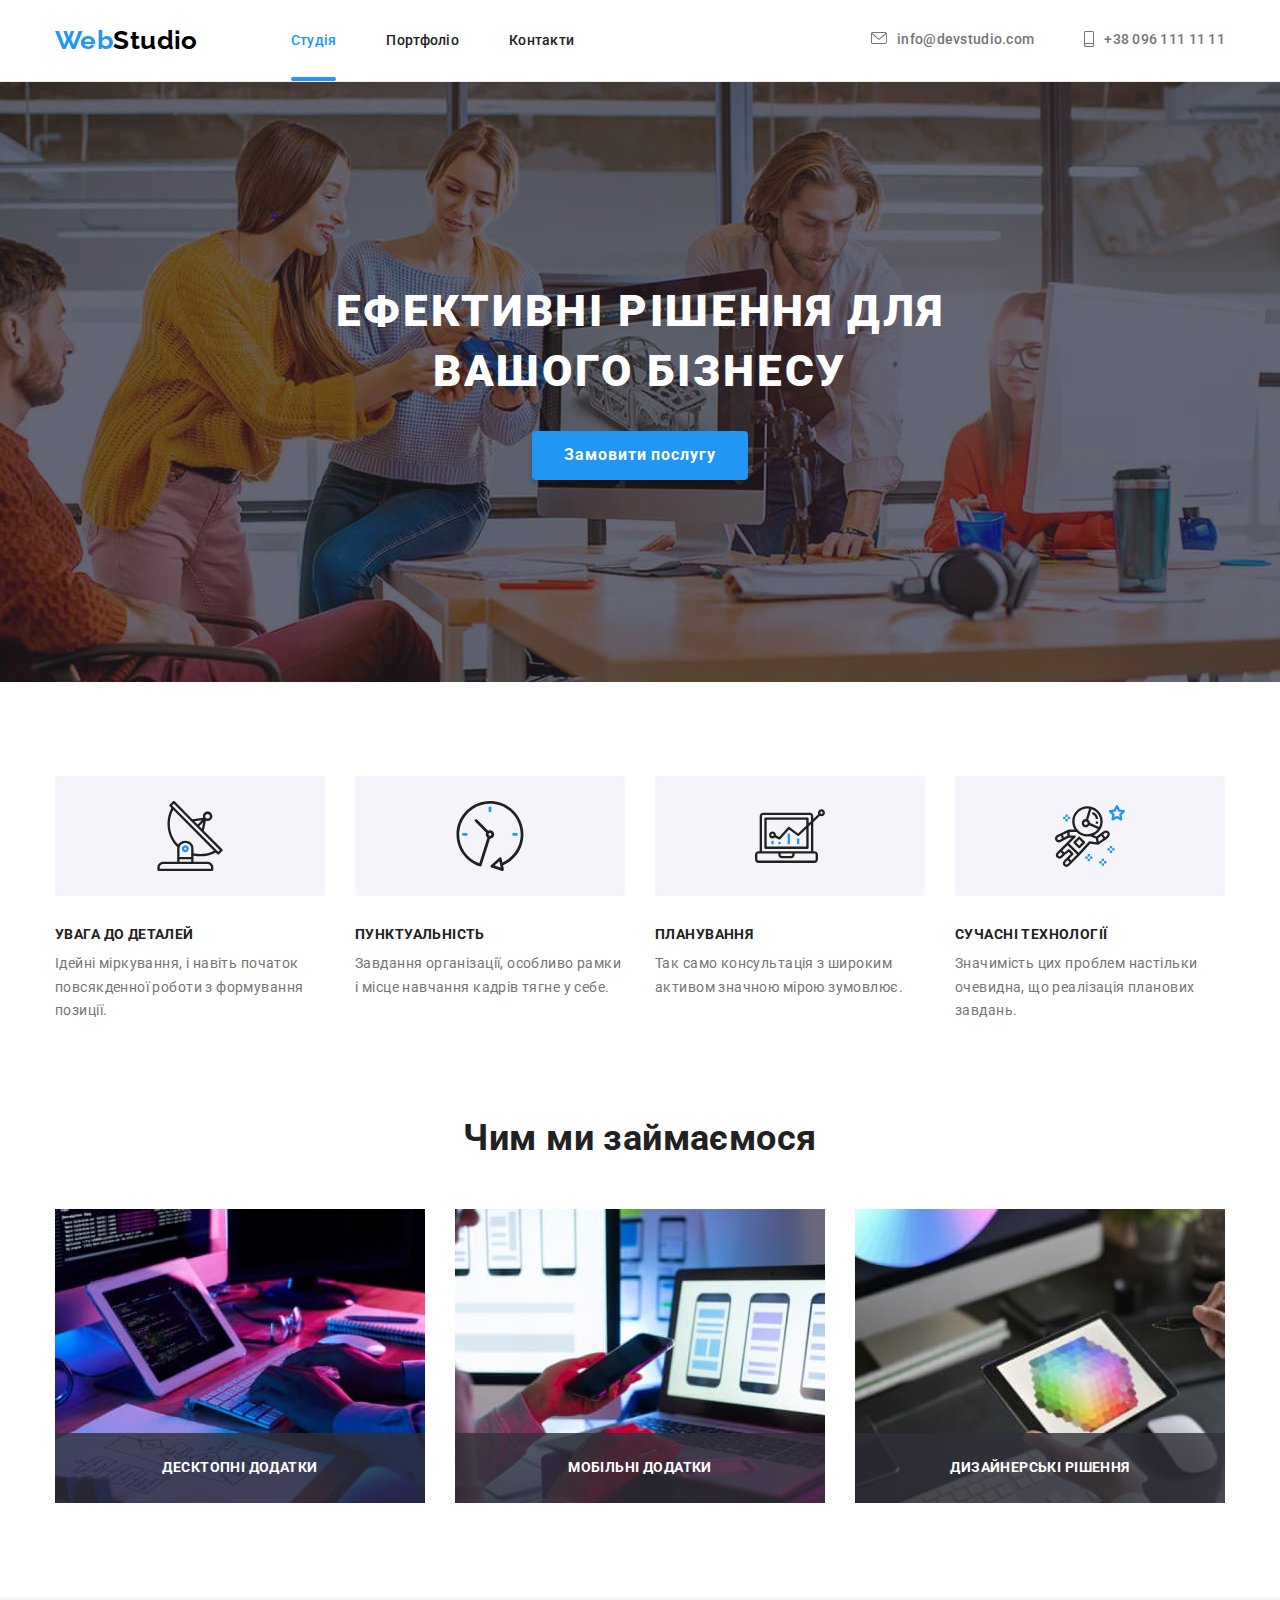
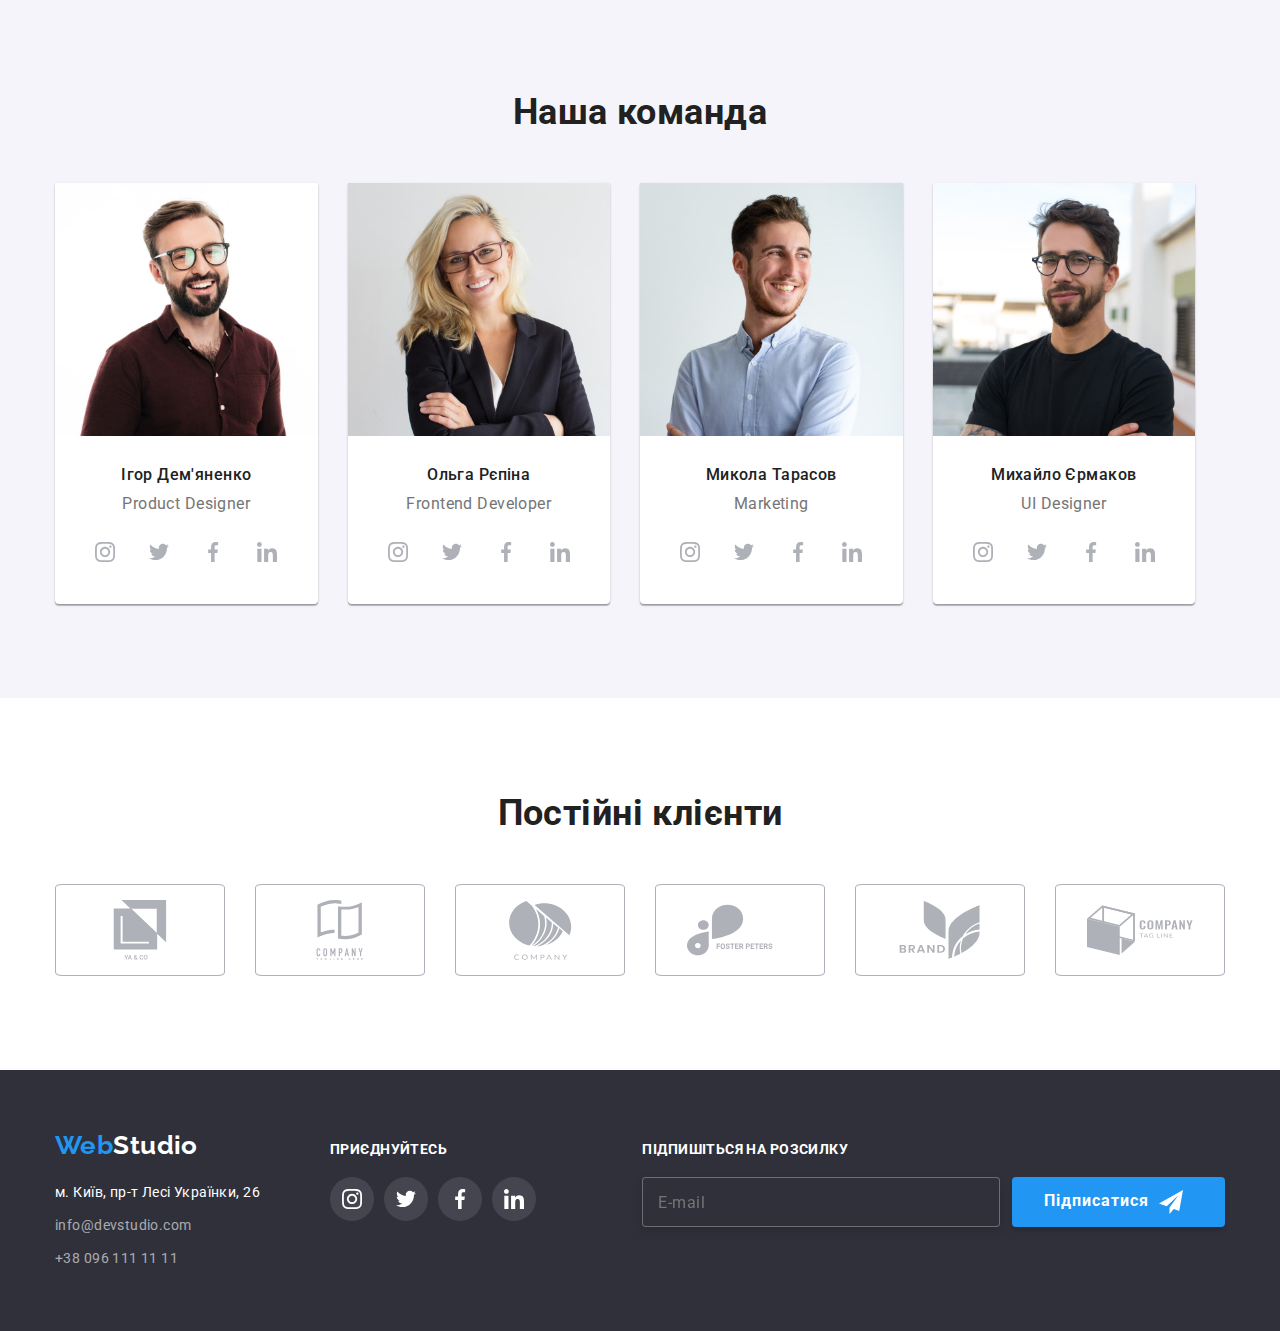
==== commit 89639bf3: "конечный вариант 7 дз" ====
--- a/index.html
+++ b/index.html
@@ -14,7 +14,7 @@
       href="https://fonts.googleapis.com/css2?family=Raleway:wght@700&family=Roboto:wght@400;500;700;900&display=swap"
       rel="stylesheet"
     />
-    <link rel="stylesheet" href="./css/styles.css" />
+    <!-- <link rel="stylesheet" href="./css/styles.css" /> -->
     <link rel="stylesheet" href="./css/main.min.css" />
   </head>
 
--- a/css/main.min.css
+++ b/css/main.min.css
@@ -1 +1 @@
-:root{--primary-text-color: #212121;--secondary-text-color: #757575;--white-color: #ffffff;--secondary-bg-color: #f5f5f5;--white-blurred: rgba(255, 255, 255, 0.6);--accent-color: #2196f3;--secondary-background-light: #f5f4fa;--secondary-background-dark: #2f303a;--studio-top-color: #000000;--button-hover: #188ce8;--box-shadow: rgba(0, 0, 0, 0.15);--border-cards: #eeeeee;--border-main-nav: #ececec;--icon-color: #afb1b8;--cubic: cubic-bezier(0.4, 0, 0.2, 1);--transition-time: 250ms}*,*::before,*::after{box-sizing:border-box}h1,h2,h3,h4,h5,h6,p{margin-top:0;margin-bottom:0}img{display:block;max-width:100%;height:auto}.list{padding:0;margin:0;list-style:none}body{background-color:var(--white-color);color:var(--primary-text-color);font-family:"Roboto",sans-serif;font-size:14px;letter-spacing:.03em}.is-hidden{opacity:0;pointer-events:none;transition-duration:var(--transition-time);transition-timing-function:var(--cubic)}.visually-hidden{position:absolute;width:1px;height:1px;margin:-1px;border:0;padding:0;white-space:nowrap;-webkit-clip-path:inset(100%);clip-path:inset(100%);clip:rect(0 0 0 0);overflow:hidden}.current{position:relative}.current::after{position:absolute;left:0;bottom:0;display:block;content:"";width:100%;height:4px;border-radius:2px;background-color:var(--accent-color)}.current{color:var(--accent-color)}.container{margin-left:auto;margin-right:auto;width:1200px;padding-left:15px;padding-right:15px}.btn{font-family:inherit;font-weight:700;font-size:16px;line-height:1.8;letter-spacing:.06em;cursor:pointer;padding:10px 32px;margin:0 auto;display:block;text-align:center;border:none;border-radius:4px;background-color:var(--accent-color);color:var(--white-color);box-shadow:0px 4px 4px var(--box-shadow);transition-property:color,background,box-shadow;transition-duration:var(--transition-time);transition-timing-function:var(--cubic)}.btn:hover,.btn:focus{background-color:var(--button-hover)}.section{padding-top:94px;padding-bottom:94px}.section-title{margin-top:0;margin-bottom:50px;color:var(--primary-text-color);font-weight:700;font-size:36px;line-height:1.17;text-align:center}.logo{font-family:"Raleway",sans-serif;font-weight:700;font-size:26px;line-height:1.2;text-decoration:none;color:var(--studio-top-color)}.logo__icon{color:var(--accent-color)}.footer__logo{color:var(--white-color)}.connect{display:flex;margin-left:auto}.connect__item:not(:last-child){margin-right:50px}.connect__link{display:flex;color:var(--secondary-text-color);font-weight:500;line-height:1.2;letter-spacing:.02em;text-decoration:none;transition-property:color;transition-duration:var(--transition-time);transition-timing-function:var(--cubic)}.connect__link:hover,.connect__link:focus{color:var(--accent-color)}.connect__icon{margin-right:10px;fill:currentColor}.connect__icon:hover,.connect__icon:focus{color:var(--accent-color)}.header{border-bottom:1px solid var(--border-main-nav)}.header__block{display:flex;align-items:center}.navigation{display:flex}.navigation__item:not(:last-child){margin-right:50px}.navigation__list{display:flex;margin-left:93px}.navigation__link{display:block;padding-top:32px;padding-bottom:32px;color:var(--primary-text-color);font-weight:500;line-height:1.2;letter-spacing:.02em;text-decoration:none;transition-property:color;transition-duration:var(--transition-time);transition-timing-function:var(--cubic)}.navigation__link:hover,.navigation__link:focus{color:var(--accent-color)}.hero{background-color:var(--secondary-background-dark);text-align:center;padding:200px 0px;height:600px;max-width:1600px;margin-left:auto;margin-right:auto;background-image:linear-gradient(to right, rgba(47, 48, 58, 0.4), rgba(47, 48, 58, 0.4)),url(../images/background-hero.jpg);background-size:cover;background-repeat:no-repeat;background-position:center}.hero__title{width:696px;margin-bottom:30px;margin-left:auto;margin-right:auto;text-align:center;color:var(--white-color);font-weight:900;font-size:44px;line-height:1.36;letter-spacing:.06em;text-transform:uppercase}.benefits{padding-top:94px;padding-bottom:94px}.benefits__list{display:flex}.benefits__item{width:calc((100% - 90px)/4);margin-right:30px}.benefits__item:nth-child(4n){margin-right:0}.benefits__image{display:flex;align-items:center;justify-content:center;margin-bottom:30px;width:270px;height:120px;border-radius:4px;background-color:#f5f4fa}.benefits__title{margin-top:0;margin-bottom:10px;font-weight:700;line-height:1.15;font-size:14px;text-transform:uppercase}.benefits__text{color:var(--secondary-text-color);line-height:1.7}.work-examples{padding-bottom:94px}.work-examples__list{display:flex}.work-examples__item{width:calc((100% - 60px)/3);margin-right:30px}.work-examples__item:last-child{margin-right:0}.work-examples__discription{position:relative}.work-examples__text{position:absolute;height:70px;width:100%;bottom:0;display:flex;align-items:center;justify-content:center;background-color:rgba(47,48,58,.8);font-weight:700;line-height:1.14;text-transform:uppercase;color:var(--white-color)}.team{background-color:var(--secondary-background-light)}.team__list{display:flex}.team__item{width:calc((100% - 90px)/4);margin-right:30px;text-align:center;background-color:var(--white-color);box-shadow:0px 1px 1px 0px rgba(0,0,0,.14),0px 2px 1px 0px rgba(0,0,0,.2),0px 1px 3px 0px rgba(0,0,0,.12);border-radius:0px 0px 4px 4px}.team__name{margin-bottom:10px;text-align:center;font-weight:500;font-size:16px;line-height:1.17}.team-list .item:nth-child(4n){margin-right:0}.team__text{color:var(--secondary-text-color);font-size:16px;line-height:1.17;margin-bottom:16px}.team__discription{padding-top:30px;padding-bottom:30px}.customers{display:flex;justify-content:center;align-items:center;gap:30px}.customers__link{display:flex;align-items:center;justify-content:center;width:170px;height:92px;color:var(--icon-color);border:1px solid #afb1b8;border-radius:4%;transition-property:color,border-color;transition-duration:var(--transition-time);transition-timing-function:var(--cubic)}.customers__link:hover,.customers__link:focus{color:var(--accent-color);border-color:var(--accent-color)}.customers__icon{fill:currentColor}.footer-section{background-color:var(--secondary-background-dark);padding-top:60px;padding-bottom:60px}.footer-block{display:flex;align-items:baseline}.social-networks__footer{background:rgba(255,255,255,.1);color:var(--white-color);transition-property:background;transition-duration:var(--transition-time);transition-timing-function:var(--cubic)}.social-networks__footer:hover,.social-networks__footer:focus{background:var(--accent-color)}.footer-social-icon{fill:currentColor}.address-part .item:not(:last-child){margin-bottom:9px}.address-list{margin-top:20px}.address-list .link{color:var(--white-blurred);font-style:normal;font-weight:400;font-size:14px;line-height:1.71;text-decoration:none;transition-property:color;transition-duration:var(--transition-time);transition-timing-function:var(--cubic)}.route{color:var(--white-color);font-style:normal;font-weight:400;font-size:14px;line-height:1.71;text-decoration:none;transition-property:color;transition-duration:var(--transition-time);transition-timing-function:var(--cubic)}.address-list .route:hover,.address-list .route:focus,.address-list .link:hover,.address-list .link:focus{color:var(--accent-color)}.join-part{display:block;margin-left:70px}.footer-join-title{font-weight:700;font-size:14px;line-height:1.17;letter-spacing:.03em;text-transform:uppercase;margin-bottom:20px;color:var(--white-color)}.subscription-part{margin-left:auto}.subscription-field{display:flex;margin-top:20px}.subscription-title{font-weight:700;font-size:14px;line-height:1.17;letter-spacing:.03em;text-transform:uppercase;color:var(--white-color)}.subscription-input{padding:16px 15px;width:358px;height:50px;outline:none;border:1px solid rgba(255,255,255,.3);filter:drop-shadow(0px 4px 4px rgba(0, 0, 0, 0.15));border-radius:4px;font-size:16px;line-height:1.25;align-items:center;letter-spacing:.03em;background-color:var(--secondary-background-dark);color:var(--white-blurred)}.subscription-btn{padding:10px 32px;margin-left:12px;display:flex;text-align:center;letter-spacing:.06em;cursor:pointer;border:none;color:var(--white-color);background-color:var(--accent-color);font-family:inherit;box-shadow:0px 4px 4px var(--box-shadow);border-radius:4px;font-weight:700;font-size:16px;line-height:1.8;transition-property:background;transition-duration:var(--transition-time);transition-timing-function:var(--cubic)}.subscription-btn:hover,.subscription-btn:focus{background-color:var(--button-hover)}.sub-send-icon{display:block;width:24px;height:24px;margin:auto 10px;fill:var(--white-color)}.secondary-button{padding:6px 22px;font-family:inherit;font-weight:500;font-size:16px;line-height:1.62;letter-spacing:.03em;text-align:center;cursor:pointer;color:var(--primary-text-color);background-color:var(--secondary-background-light);border-radius:4px;border:inherit;transition-property:color,background,box-shadow;transition-duration:var(--transition-time);transition-timing-function:var(--cubic)}.secondary-button:hover,.secondary-button:focus{color:var(--white-color);background-color:var(--accent-color);box-shadow:0px 2px 2px 0px rgba(0,0,0,.12),0px 1px 2px 0px rgba(0,0,0,.08),0px 3px 1px 0px rgba(0,0,0,.1)}.gallery-button-list{display:flex;justify-content:center}.gallery-button-item{margin-right:8px}.gallery-button-item:nth-child(5n){margin-right:0}.gallery-list{display:flex;flex-wrap:wrap;margin-top:50px}.gallery-list .discription{padding-top:20px;padding-bottom:20px;padding-left:24px;padding-right:24px;color:var(--primary-text-color);border:1px solid var(--border-cards)}.gallery-list .title{margin-bottom:4px;font-weight:700;font-size:18px;line-height:2;letter-spacing:.06em}.gallery-list .text{color:var(--secondary-text-color);font-size:16px;line-height:1.88}.gallery-list-item{width:calc((100% - 60px)/3);margin-right:30px;margin-bottom:30px}.gallery-list-item:nth-child(3n){margin-right:0}.gallery-list-item:nth-last-child(-n+3){margin-bottom:0}.gallery-list-link{position:relative;display:block;text-decoration:none;transition-property:box-shadow;transition-duration:var(--transition-time);transition-timing-function:var(--cubic)}.gallery-list-link:hover,.gallery-list-link:focus{box-shadow:1px 4px 6px 0px rgba(0,0,0,.16),0px 4px 4px 0px rgba(0,0,0,.06),0px 1px 1px 0px rgba(0,0,0,.12)}.gallery-list-thumb{position:relative;overflow:hidden}.gallery-overlay{position:absolute;display:flex;bottom:0;left:0;padding:63px 24px;align-items:center;justify-content:center;width:100%;height:100%;background-color:rgba(33,150,243,.9);opacity:0;transform:translateY(100%);transition-property:transform,opacity;transition-duration:var(--transition-time);transition-timing-function:var(--cubic)}.gallery-list-link:hover .gallery-overlay{transform:translateY(0);opacity:1}.gallery-list-link:focus .gallery-overlay{transform:translateY(0);opacity:1}.gallery-overlay-text{font-size:18px;line-height:1.56;letter-spacing:.03em;color:var(--white-color)}.backdrop{position:fixed;top:0;left:0;width:100%;height:100%;background-color:rgba(0,0,0,.2);visibility:visible;transition-duration:var(--transition-time);transition-timing-function:var(--cubic)}.modal{position:absolute;min-width:528px;min-height:581px;top:50%;left:50%;transform:translate(-50%, -50%) scale(1);transition-duration:var(--transition-time);transition-timing-function:var(--cubic);background-color:var(--white-color)}.modal-close-icon{fill:currentColor}.modal-title{font-weight:700;font-size:20px;line-height:1.17;text-align:center;margin-bottom:12px}textarea{resize:none}.form{padding:40px}.form-field{position:relative;display:flex;flex-direction:column;margin-bottom:10px;font-weight:400;font-size:12px;line-height:1.16;letter-spacing:.01em}.field-comment{margin-bottom:20px}.form-label{color:#757575}.form-input{height:40px;margin-top:4px;padding-top:12px;padding-bottom:12px;padding-left:42px;cursor:pointer;outline:none;border:1px solid rgba(33,33,33,.2);border-radius:4px;transition-property:border-color;transition-duration:var(--transition-time);transition-timing-function:var(--cubic)}.form-field:hover>.form-input,.form-field:focus>.form-input{border-color:var(--accent-color)}.comment{margin-top:4px;padding:12px;width:100%;height:120px;outline:none;font-size:12px;line-height:1.17;letter-spacing:.01em;cursor:pointer;border:1px solid rgba(33,33,33,.2);border-radius:4px;transition:border var(--transition-time) var(--cubic)}.comment:hover,.comment:focus{border:1px solid var(--accent-color)}.form-checkbox{display:flex;align-items:center;justify-content:center;color:#757575}.checkbox{position:absolute;width:1px;height:1px;margin:-1px;border:0;padding:0;clip:rect(0 0 0 0);overflow:hidden}.checkbox-icon{display:inline-block;width:15px;height:15px;margin-right:8.38px;outline:2px solid #000;border-radius:4px}.checkbox:checked+.checkbox-icon{outline:2px solid var(--accent-color);background-color:var(--accent-color);background-image:url(../images/icon_check.svg);background-size:contain;background-origin:border-box}.icon-field{position:absolute;top:55%;left:15px;display:inline-block;fill:currentColor;transition-property:fill;transition-duration:var(--transition-time);transition-timing-function:var(--cubic)}.form-field:hover>.icon-field,.form-field:focus-within>.icon-field{fill:var(--accent-color)}.policy-link{color:var(--accent-color)}.modal-button{position:absolute;display:flex;align-items:center;justify-content:center;width:30px;height:30px;right:8px;top:8px;cursor:pointer;background:var(--white-color);border:1px solid rgba(0,0,0,.1);border-radius:50px;transition-property:color,background,box-shadow,border;transition-duration:var(--transition-time);transition-timing-function:var(--cubic)}.modal-button:hover{color:var(--accent-color);border-color:var(--accent-color)}.field-button-sent{display:block;align-items:center;letter-spacing:.06em;margin:0 auto;margin-top:30px;padding:10px 52px;cursor:pointer;color:var(--white-color);background-color:var(--accent-color);box-shadow:0px 4px 4px rgba(0,0,0,.15);border-radius:4px;border:inherit;font-weight:700;font-size:16px;line-height:1.8;transition-property:color,background-color,box-shadow;transition-duration:var(--transition-time);transition-timing-function:var(--cubic)}.field-button-sent:hover,.field-button-sent:focus{background-color:var(--button-hover)}.social-networks{display:flex;justify-content:center;gap:10px}.social-networks__link{display:flex;align-items:center;justify-content:center;border-radius:50%;width:44px;height:44px;transition-property:color,background;transition-duration:var(--transition-time);transition-timing-function:var(--cubic)}.social-networks__link:hover,.social-networks__link:focus{background:var(--accent-color);color:var(--white-color)}.social-networks__team{background:var(--white-color);color:var(--icon-color);transition-property:color,background;transition-duration:var(--transition-time);transition-timing-function:var(--cubic)}.social-networks__team:hover,.social-networks__team:focus{background:var(--accent-color);color:var(--white-color)}.social-networks__icon{fill:currentColor}/*# sourceMappingURL=main.min.css.map */+:root{--primary-text-color: #212121;--secondary-text-color: #757575;--white-color: #ffffff;--secondary-bg-color: #f5f5f5;--white-blurred: rgba(255, 255, 255, 0.6);--accent-color: #2196f3;--secondary-background-light: #f5f4fa;--secondary-background-dark: #2f303a;--studio-top-color: #000000;--button-hover: #188ce8;--box-shadow: rgba(0, 0, 0, 0.15);--border-cards: #eeeeee;--border-main-nav: #ececec;--icon-color: #afb1b8;--cubic: cubic-bezier(0.4, 0, 0.2, 1);--transition-time: 250ms}*,*::before,*::after{box-sizing:border-box}h1,h2,h3,h4,h5,h6,p{margin-top:0;margin-bottom:0}img{display:block;max-width:100%;height:auto}.list{padding:0;margin:0;list-style:none}body{background-color:var(--white-color);color:var(--primary-text-color);font-family:"Roboto",sans-serif;font-size:14px;letter-spacing:.03em}.is-hidden{opacity:0;pointer-events:none;transition-duration:var(--transition-time);transition-timing-function:var(--cubic)}.visually-hidden{position:absolute;width:1px;height:1px;margin:-1px;border:0;padding:0;white-space:nowrap;-webkit-clip-path:inset(100%);clip-path:inset(100%);clip:rect(0 0 0 0);overflow:hidden}.container{margin-left:auto;margin-right:auto;width:1200px;padding-left:15px;padding-right:15px}.btn{font-family:inherit;font-weight:700;font-size:16px;line-height:1.8;letter-spacing:.06em;cursor:pointer;padding:10px 32px;margin:0 auto;display:block;text-align:center;border:none;border-radius:4px;background-color:var(--accent-color);color:var(--white-color);box-shadow:0px 4px 4px var(--box-shadow);transition-property:color,background,box-shadow;transition-duration:var(--transition-time);transition-timing-function:var(--cubic)}.btn:hover,.btn:focus{background-color:var(--button-hover)}.section{padding-top:94px;padding-bottom:94px}.section-title{margin-top:0;margin-bottom:50px;color:var(--primary-text-color);font-weight:700;font-size:36px;line-height:1.17;text-align:center}.logo{font-family:"Raleway",sans-serif;font-weight:700;font-size:26px;line-height:1.2;text-decoration:none;color:var(--studio-top-color)}.logo__icon{color:var(--accent-color)}.footer__logo{color:var(--white-color)}.connect{display:flex;margin-left:auto}.connect__item:not(:last-child){margin-right:50px}.connect__link{display:flex;color:var(--secondary-text-color);font-weight:500;line-height:1.2;letter-spacing:.02em;text-decoration:none;transition-property:color;transition-duration:var(--transition-time);transition-timing-function:var(--cubic)}.connect__link:hover,.connect__link:focus{color:var(--accent-color)}.connect__icon{margin-right:10px;fill:currentColor}.connect__icon:hover,.connect__icon:focus{color:var(--accent-color)}.header{border-bottom:1px solid var(--border-main-nav)}.header__block{display:flex;align-items:center}.navigation{display:flex}.navigation__item:not(:last-child){margin-right:50px}.navigation__list{display:flex;margin-left:93px}.navigation__link{display:block;padding-top:32px;padding-bottom:32px;color:var(--primary-text-color);font-weight:500;line-height:1.2;letter-spacing:.02em;text-decoration:none;transition-property:color;transition-duration:var(--transition-time);transition-timing-function:var(--cubic)}.navigation__link:hover,.navigation__link:focus{color:var(--accent-color)}.current{position:relative}.current::after{position:absolute;left:0;bottom:0;display:block;content:"";width:100%;height:4px;border-radius:2px;background-color:var(--accent-color)}.current{color:var(--accent-color)}.hero{background-color:var(--secondary-background-dark);text-align:center;padding:200px 0px;height:600px;max-width:1600px;margin-left:auto;margin-right:auto;background-image:linear-gradient(to right, rgba(47, 48, 58, 0.4), rgba(47, 48, 58, 0.4)),url(../images/background-hero.jpg);background-size:cover;background-repeat:no-repeat;background-position:center}.hero__title{width:696px;margin-bottom:30px;margin-left:auto;margin-right:auto;text-align:center;color:var(--white-color);font-weight:900;font-size:44px;line-height:1.36;letter-spacing:.06em;text-transform:uppercase}.benefits{padding-top:94px;padding-bottom:94px}.benefits__list{display:flex}.benefits__item{width:calc((100% - 90px)/4);margin-right:30px}.benefits__item:nth-child(4n){margin-right:0}.benefits__image{display:flex;align-items:center;justify-content:center;margin-bottom:30px;width:270px;height:120px;border-radius:4px;background-color:#f5f4fa}.benefits__title{margin-top:0;margin-bottom:10px;font-weight:700;line-height:1.15;font-size:14px;text-transform:uppercase}.benefits__text{color:var(--secondary-text-color);line-height:1.7}.work-examples{padding-bottom:94px}.work-examples__list{display:flex}.work-examples__item{width:calc((100% - 60px)/3);margin-right:30px}.work-examples__item:last-child{margin-right:0}.work-examples__discription{position:relative}.work-examples__text{position:absolute;height:70px;width:100%;bottom:0;display:flex;align-items:center;justify-content:center;background-color:rgba(47,48,58,.8);font-weight:700;line-height:1.14;text-transform:uppercase;color:var(--white-color)}.team{background-color:var(--secondary-background-light)}.team__list{display:flex}.team__item{width:calc((100% - 90px)/4);margin-right:30px;text-align:center;background-color:var(--white-color);box-shadow:0px 1px 1px 0px rgba(0,0,0,.14),0px 2px 1px 0px rgba(0,0,0,.2),0px 1px 3px 0px rgba(0,0,0,.12);border-radius:0px 0px 4px 4px}.team__name{margin-bottom:10px;text-align:center;font-weight:500;font-size:16px;line-height:1.17}.team-list .item:nth-child(4n){margin-right:0}.team__text{color:var(--secondary-text-color);font-size:16px;line-height:1.17;margin-bottom:16px}.team__discription{padding-top:30px;padding-bottom:30px}.customers{display:flex;justify-content:center;align-items:center;gap:30px}.customers__link{display:flex;align-items:center;justify-content:center;width:170px;height:92px;color:var(--icon-color);border:1px solid #afb1b8;border-radius:4%;transition-property:color,border-color;transition-duration:var(--transition-time);transition-timing-function:var(--cubic)}.customers__link:hover,.customers__link:focus{color:var(--accent-color);border-color:var(--accent-color)}.customers__icon{fill:currentColor}.footer-section{background-color:var(--secondary-background-dark);padding-top:60px;padding-bottom:60px}.footer-block{display:flex;align-items:baseline}.social-networks__footer{background:rgba(255,255,255,.1);color:var(--white-color);transition-property:background;transition-duration:var(--transition-time);transition-timing-function:var(--cubic)}.social-networks__footer:hover,.social-networks__footer:focus{background:var(--accent-color)}.footer-social-icon{fill:currentColor}.address-part .item:not(:last-child){margin-bottom:9px}.address-list{margin-top:20px}.address-list .link{color:var(--white-blurred);font-style:normal;font-weight:400;font-size:14px;line-height:1.71;text-decoration:none;transition-property:color;transition-duration:var(--transition-time);transition-timing-function:var(--cubic)}.route{color:var(--white-color);font-style:normal;font-weight:400;font-size:14px;line-height:1.71;text-decoration:none;transition-property:color;transition-duration:var(--transition-time);transition-timing-function:var(--cubic)}.address-list .route:hover,.address-list .route:focus,.address-list .link:hover,.address-list .link:focus{color:var(--accent-color)}.join-part{display:block;margin-left:70px}.footer-join-title{font-weight:700;font-size:14px;line-height:1.17;letter-spacing:.03em;text-transform:uppercase;margin-bottom:20px;color:var(--white-color)}.subscription-part{margin-left:auto}.subscription-field{display:flex;margin-top:20px}.subscription-title{font-weight:700;font-size:14px;line-height:1.17;letter-spacing:.03em;text-transform:uppercase;color:var(--white-color)}.subscription-input{padding:16px 15px;width:358px;height:50px;outline:none;border:1px solid rgba(255,255,255,.3);filter:drop-shadow(0px 4px 4px rgba(0, 0, 0, 0.15));border-radius:4px;font-size:16px;line-height:1.25;align-items:center;letter-spacing:.03em;background-color:var(--secondary-background-dark);color:var(--white-blurred)}.subscription-btn{padding:10px 32px;margin-left:12px;display:flex;text-align:center;letter-spacing:.06em;cursor:pointer;border:none;color:var(--white-color);background-color:var(--accent-color);font-family:inherit;box-shadow:0px 4px 4px var(--box-shadow);border-radius:4px;font-weight:700;font-size:16px;line-height:1.8;transition-property:background;transition-duration:var(--transition-time);transition-timing-function:var(--cubic)}.subscription-btn:hover,.subscription-btn:focus{background-color:var(--button-hover)}.sub-send-icon{display:block;width:24px;height:24px;margin:auto 10px;fill:var(--white-color)}.secondary-button{padding:6px 22px;font-family:inherit;font-weight:500;font-size:16px;line-height:1.62;letter-spacing:.03em;text-align:center;cursor:pointer;color:var(--primary-text-color);background-color:var(--secondary-background-light);border-radius:4px;border:inherit;transition-property:color,background,box-shadow;transition-duration:var(--transition-time);transition-timing-function:var(--cubic)}.secondary-button:hover,.secondary-button:focus{color:var(--white-color);background-color:var(--accent-color);box-shadow:0px 2px 2px 0px rgba(0,0,0,.12),0px 1px 2px 0px rgba(0,0,0,.08),0px 3px 1px 0px rgba(0,0,0,.1)}.gallery-button-list{display:flex;justify-content:center}.gallery-button-item{margin-right:8px}.gallery-button-item:nth-child(5n){margin-right:0}.gallery-list{display:flex;flex-wrap:wrap;margin-top:50px}.gallery-list .discription{padding-top:20px;padding-bottom:20px;padding-left:24px;padding-right:24px;color:var(--primary-text-color);border:1px solid var(--border-cards)}.gallery-list .title{margin-bottom:4px;font-weight:700;font-size:18px;line-height:2;letter-spacing:.06em}.gallery-list .text{color:var(--secondary-text-color);font-size:16px;line-height:1.88}.gallery-list-item{width:calc((100% - 60px)/3);margin-right:30px;margin-bottom:30px}.gallery-list-item:nth-child(3n){margin-right:0}.gallery-list-item:nth-last-child(-n+3){margin-bottom:0}.gallery-list-link{position:relative;display:block;text-decoration:none;transition-property:box-shadow;transition-duration:var(--transition-time);transition-timing-function:var(--cubic)}.gallery-list-link:hover,.gallery-list-link:focus{box-shadow:1px 4px 6px 0px rgba(0,0,0,.16),0px 4px 4px 0px rgba(0,0,0,.06),0px 1px 1px 0px rgba(0,0,0,.12)}.gallery-list-thumb{position:relative;overflow:hidden}.gallery-overlay{position:absolute;display:flex;bottom:0;left:0;padding:63px 24px;align-items:center;justify-content:center;width:100%;height:100%;background-color:rgba(33,150,243,.9);opacity:0;transform:translateY(100%);transition-property:transform,opacity;transition-duration:var(--transition-time);transition-timing-function:var(--cubic)}.gallery-list-link:hover .gallery-overlay{transform:translateY(0);opacity:1}.gallery-list-link:focus .gallery-overlay{transform:translateY(0);opacity:1}.gallery-overlay-text{font-size:18px;line-height:1.56;letter-spacing:.03em;color:var(--white-color)}.backdrop{position:fixed;top:0;left:0;width:100%;height:100%;background-color:rgba(0,0,0,.2);visibility:visible;transition-duration:var(--transition-time);transition-timing-function:var(--cubic)}.modal{position:absolute;min-width:528px;min-height:581px;top:50%;left:50%;transform:translate(-50%, -50%) scale(1);transition-duration:var(--transition-time);transition-timing-function:var(--cubic);background-color:var(--white-color)}.modal-close-icon{fill:currentColor}.modal-title{font-weight:700;font-size:20px;line-height:1.17;text-align:center;margin-bottom:12px}textarea{resize:none}.form{padding:40px}.form-field{position:relative;display:flex;flex-direction:column;margin-bottom:10px;font-weight:400;font-size:12px;line-height:1.16;letter-spacing:.01em}.field-comment{margin-bottom:20px}.form-label{color:#757575}.form-input{height:40px;margin-top:4px;padding-top:12px;padding-bottom:12px;padding-left:42px;cursor:pointer;outline:none;border:1px solid rgba(33,33,33,.2);border-radius:4px;transition-property:border-color;transition-duration:var(--transition-time);transition-timing-function:var(--cubic)}.form-field:hover>.form-input,.form-field:focus>.form-input{border-color:var(--accent-color)}.comment{margin-top:4px;padding:12px;width:100%;height:120px;outline:none;font-size:12px;line-height:1.17;letter-spacing:.01em;cursor:pointer;border:1px solid rgba(33,33,33,.2);border-radius:4px;transition:border var(--transition-time) var(--cubic)}.comment:hover,.comment:focus{border:1px solid var(--accent-color)}.form-checkbox{display:flex;align-items:center;justify-content:center;color:#757575}.checkbox{position:absolute;width:1px;height:1px;margin:-1px;border:0;padding:0;clip:rect(0 0 0 0);overflow:hidden}.checkbox-icon{display:inline-block;width:15px;height:15px;margin-right:8.38px;outline:2px solid #000;border-radius:4px}.checkbox:checked+.checkbox-icon{outline:2px solid var(--accent-color);background-color:var(--accent-color);background-image:url(../images/icon_check.svg);background-size:contain;background-origin:border-box}.icon-field{position:absolute;top:55%;left:15px;display:inline-block;fill:currentColor;transition-property:fill;transition-duration:var(--transition-time);transition-timing-function:var(--cubic)}.form-field:hover>.icon-field,.form-field:focus-within>.icon-field{fill:var(--accent-color)}.policy-link{color:var(--accent-color)}.modal-button{position:absolute;display:flex;align-items:center;justify-content:center;width:30px;height:30px;right:8px;top:8px;cursor:pointer;background:var(--white-color);border:1px solid rgba(0,0,0,.1);border-radius:50px;transition-property:color,background,box-shadow,border;transition-duration:var(--transition-time);transition-timing-function:var(--cubic)}.modal-button:hover{color:var(--accent-color);border-color:var(--accent-color)}.field-button-sent{display:block;align-items:center;letter-spacing:.06em;margin:0 auto;margin-top:30px;padding:10px 52px;cursor:pointer;color:var(--white-color);background-color:var(--accent-color);box-shadow:0px 4px 4px rgba(0,0,0,.15);border-radius:4px;border:inherit;font-weight:700;font-size:16px;line-height:1.8;transition-property:color,background-color,box-shadow;transition-duration:var(--transition-time);transition-timing-function:var(--cubic)}.field-button-sent:hover,.field-button-sent:focus{background-color:var(--button-hover)}.social-networks{display:flex;justify-content:center;gap:10px}.social-networks__link{display:flex;align-items:center;justify-content:center;border-radius:50%;width:44px;height:44px;transition-property:color,background;transition-duration:var(--transition-time);transition-timing-function:var(--cubic)}.social-networks__link:hover,.social-networks__link:focus{background:var(--accent-color);color:var(--white-color)}.social-networks__team{background:var(--white-color);color:var(--icon-color);transition-property:color,background;transition-duration:var(--transition-time);transition-timing-function:var(--cubic)}.social-networks__team:hover,.social-networks__team:focus{background:var(--accent-color);color:var(--white-color)}.social-networks__icon{fill:currentColor}/*# sourceMappingURL=main.min.css.map */